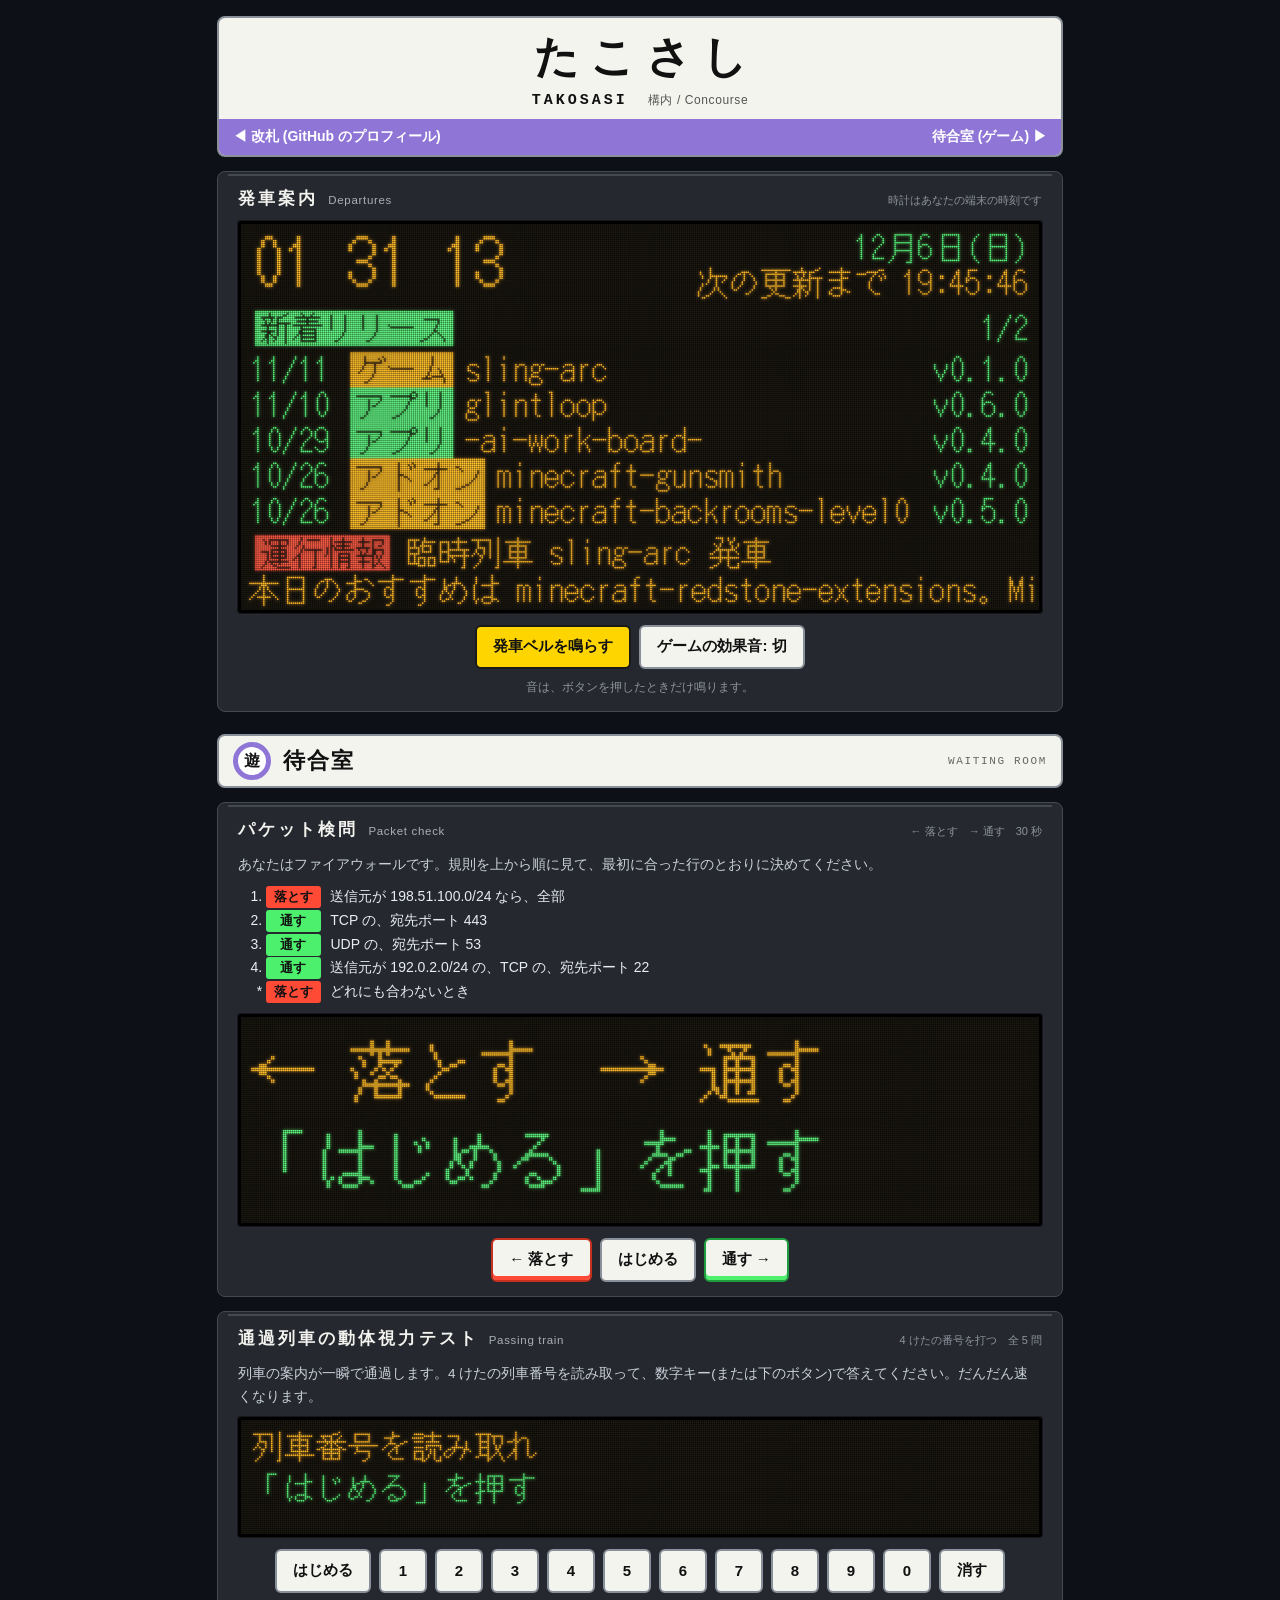
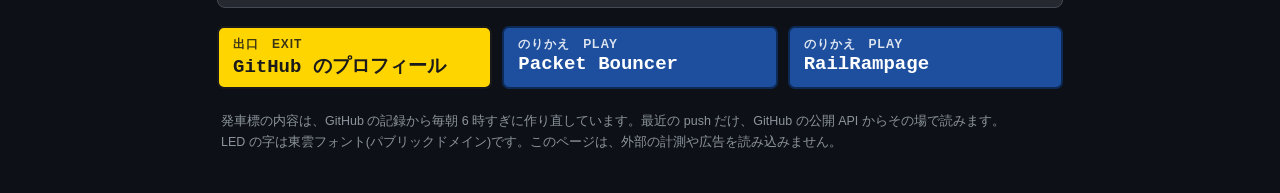
==== docs/index.html @ 97d5eecd "見た人が驚く仕掛けを 7 件足す(パタパタ式の題字・駅のジオラマ・乗客の列車・きっぷ・QR・構内のページ ほか) - ヘッダーの題字を反転フラップ式に。下の行は最新リリースや集計を順にめくる - たこ" ====
<!doctype html>
<html lang="ja">
<head>
<meta charset="utf-8">
<meta name="viewport" content="width=device-width,initial-scale=1">
<!-- The only place this page talks to, apart from itself, is the public GitHub API. -->
<meta http-equiv="Content-Security-Policy" content="default-src 'none'; script-src 'self'; style-src 'self'; img-src 'self' data:; connect-src 'self' https://api.github.com; base-uri 'none'; form-action 'none'">
<meta name="referrer" content="no-referrer">
<title>たこさし駅 構内 | takosasi-dev</title>
<meta name="description" content="takosasi-dev のプロフィールの改札の先。実時刻で動く LED の発車標、発車ベル、キーボードで遊べるミニゲーム。">
<link rel="icon" href="data:,">
<link rel="stylesheet" href="station.css">
</head>
<body>
<main>

<header class="name">
  <p class="name-ja">たこさし</p>
  <p class="name-en">TAKOSASI <span>構内 / Concourse</span></p>
  <div class="band">
    <a href="https://github.com/takosasi-dev">◀ 改札 (GitHub のプロフィール)</a>
    <a href="#games">待合室 (ゲーム) ▶</a>
  </div>
</header>

<noscript><p class="note">このページは JavaScript で動きます。JavaScript を有効にすると、発車標とゲームが出ます。</p></noscript>

<section class="case" aria-labelledby="h-board">
  <div class="strip"><h2 id="h-board">発車案内</h2><span>Departures</span><small>時計はあなたの端末の時刻です</small></div>
  <div class="led" id="main" role="img" aria-label="LED の発車標。現在時刻、新着リリース、最近の push、運行情報"></div>
  <p class="say" id="main-say" aria-live="off"></p>
  <div class="keys">
    <button type="button" id="bell">発車ベルを鳴らす</button>
    <button type="button" id="snd" aria-pressed="false">ゲームの効果音: 切</button>
    <small>音は、ボタンを押したときだけ鳴ります。</small>
  </div>
</section>

<h2 class="sec" id="games"><span>遊</span>待合室 <small>WAITING ROOM</small></h2>

<section class="case" aria-labelledby="h-pk">
  <div class="strip"><h2 id="h-pk">パケット検問</h2><span>Packet check</span><small>← 落とす　→ 通す　30 秒</small></div>
  <p class="note">あなたはファイアウォールです。規則を上から順に見て、最初に合った行のとおりに決めてください。</p>
  <ol class="rules">
    <li><b class="ng">落とす</b> 送信元が 198.51.100.0/24 なら、全部</li>
    <li><b class="ok">通す</b> TCP の、宛先ポート 443</li>
    <li><b class="ok">通す</b> UDP の、宛先ポート 53</li>
    <li><b class="ok">通す</b> 送信元が 192.0.2.0/24 の、TCP の、宛先ポート 22</li>
    <li class="rest"><b class="ng">落とす</b> どれにも合わないとき</li>
  </ol>
  <div class="led" id="pk" role="img" aria-label="パケット検問の LED 表示"></div>
  <p class="say" id="pk-say" aria-live="polite"></p>
  <div class="keys">
    <button type="button" id="pk-ng" class="ng">← 落とす</button>
    <button type="button" id="pk-start">はじめる</button>
    <button type="button" id="pk-ok" class="ok">通す →</button>
  </div>
</section>

<section class="case" aria-labelledby="h-ps">
  <div class="strip"><h2 id="h-ps">通過列車の動体視力テスト</h2><span>Passing train</span><small>4 けたの番号を打つ　全 5 問</small></div>
  <p class="note">列車の案内が一瞬で通過します。4 けたの列車番号を読み取って、数字キー(または下のボタン)で答えてください。だんだん速くなります。</p>
  <div class="led" id="ps" role="img" aria-label="動体視力テストの LED 表示"></div>
  <p class="say" id="ps-say" aria-live="polite"></p>
  <div class="keys pad" id="ps-pad">
    <button type="button" id="ps-start">はじめる</button>
  </div>
</section>

<nav class="exits" aria-label="出口">
  <a href="https://github.com/takosasi-dev"><small>出口　EXIT</small>GitHub のプロフィール</a>
  <a class="play" href="https://takosasi-dev.github.io/packet-bouncer/"><small>のりかえ　PLAY</small>Packet Bouncer</a>
  <a class="play" href="https://takosasi-dev.github.io/rail-rampage/"><small>のりかえ　PLAY</small>RailRampage</a>
</nav>

<footer>
  <p>発車標の内容は、GitHub の記録から毎朝 6 時すぎに作り直しています。最近の push だけ、GitHub の公開 API からその場で読みます。</p>
  <p>LED の字は東雲フォント(パブリックドメイン)です。このページは、外部の計測や広告を読み込みません。</p>
</footer>

</main>
<script src="font.js"></script>
<script src="led.js"></script>
<script src="station.js"></script>
</body>
</html>
---- docs/station.css ----
/* The concourse and the hidden station. Colours follow scripts/style.py: dark board casings, white printed signs. */
:root {
  --body: #25282e; --edge: #444a53; --plate: #f4f4ef; --plate-edge: #8a9099;
  --line: #8f76d6; --amber: #ffab1f; --green: #4df06c; --red: #ff4a36;
  --goth: "Yu Gothic UI", "Hiragino Sans", "Noto Sans CJK JP", Meiryo, sans-serif;
  --mono: "JetBrains Mono", "Cascadia Code", Consolas, "SFMono-Regular", Menlo, monospace;
}
* { box-sizing: border-box; }
html { background: #0d1117; color: #e6edf3; font: 15px/1.7 var(--goth); }
body { margin: 0; }
main { max-width: 878px; margin: 0 auto; padding: 16px; }
a { color: #7fb6ff; }
h2, p { margin: 0; }
:focus-visible { outline: 3px solid var(--amber); outline-offset: 2px; }

/* station name sign */
.name { background: var(--plate); color: #111; border: 2px solid var(--plate-edge); border-radius: 8px; text-align: center; overflow: hidden; }
.name-ja { font-size: 44px; font-weight: 800; letter-spacing: .25em; text-indent: .25em; line-height: 1.5; padding-top: 6px; }
.name-en { font: 700 15px/1.4 var(--mono); letter-spacing: .2em; padding-bottom: 8px; }
.name-en span { font: 12px var(--goth); letter-spacing: .05em; color: #555; margin-left: 8px; }
.band { display: flex; justify-content: space-between; gap: 8px; background: var(--line); padding: 6px 14px; }
.band a, .band span { color: #fff; font-weight: 700; font-size: 14px; text-decoration: none; }
.band a:hover { text-decoration: underline; }

/* a board casing with its printed strip */
.case { background: var(--body); border: 1px solid var(--edge); border-radius: 8px; margin: 14px 0; padding: 0 20px 14px; }
.strip { display: flex; align-items: baseline; flex-wrap: wrap; gap: 0 10px; padding: 9px 0 7px; border-top: 2px solid rgba(106, 113, 123, .45); margin: 2px -10px 0; padding-left: 10px; padding-right: 10px; }
.strip h2 { font-size: 17px; letter-spacing: .18em; color: #f2f2ee; }
.strip span { font-size: 11.5px; color: #aab0b8; letter-spacing: .06em; }
.strip small { margin-left: auto; font-size: 11px; color: #8d949d; }
.note { font-size: 13.5px; color: #c9d1d9; margin: 2px 0 8px; }

.led { position: relative; width: 100%; background: #080706; border: 3px solid #000; outline: 1px solid #15171a; border-radius: 2px; overflow: hidden; }
.led canvas { position: absolute; inset: 0; width: 100%; height: 100%; display: block; }
.led .glow { filter: blur(1.8px); opacity: .5; mix-blend-mode: screen; pointer-events: none; }

/* text for screen readers (and for checks): what the LEDs show */
.say { position: absolute; width: 1px; height: 1px; overflow: hidden; clip-path: inset(50%); white-space: nowrap; }

.keys { display: flex; flex-wrap: wrap; align-items: center; justify-content: center; gap: 8px; margin-top: 12px; }
.keys small { color: #8d949d; font-size: 12px; flex-basis: 100%; text-align: center; }
button { font: 700 15px var(--goth); color: #111; background: var(--plate); border: 2px solid var(--plate-edge); border-radius: 6px; padding: 8px 16px; min-width: 48px; min-height: 44px; cursor: pointer; }
button:hover { background: #fff; }
button:active { transform: translateY(1px); }
button.ok { border-color: #1f9d3f; box-shadow: inset 0 -4px #4df06c; }
button.ng { border-color: #c5301f; box-shadow: inset 0 -4px #ff4a36; }
button[aria-pressed="true"] { background: var(--amber); border-color: #9a6400; }
#bell { background: #ffd500; border-color: #1a1a1a; }

.rules { margin: 0 0 10px; padding-left: 2em; font-size: 14px; color: #e6edf3; }
.rules li.rest { list-style: "* "; }
.rules b { display: inline-block; min-width: 4.2em; text-align: center; border-radius: 3px; padding: 0 4px; margin-right: 6px; color: #111; font-size: 13px; }
.rules b.ok { background: var(--green); }
.rules b.ng { background: var(--red); }

/* platform sign above the games */
.sec { display: flex; align-items: center; gap: 12px; background: var(--plate); color: #111; border: 2px solid var(--plate-edge); border-radius: 8px; padding: 6px 14px; margin-top: 22px; font-size: 22px; letter-spacing: .1em; scroll-margin-top: 12px; }
.sec span { display: grid; place-items: center; width: 38px; height: 38px; border: 5px solid var(--line); border-radius: 50%; font-size: 16px; letter-spacing: 0; background: #fff; }
.sec small { font: 11px var(--mono); color: #666; letter-spacing: .15em; margin-left: auto; }

/* way out: yellow, like the exit signs of a station; blue for a transfer */
.exits { display: flex; flex-wrap: wrap; gap: 10px; margin: 18px 0; }
.exits a { flex: 1 1 240px; background: #ffd500; color: #1a1a1a; border: 2px solid #1a1a1a; border-radius: 7px; padding: 8px 14px; text-decoration: none; font: 800 19px var(--mono); }
.exits a small { display: block; font: 700 12px var(--goth); letter-spacing: .08em; opacity: .85; }
.exits a.play { background: #1d4f9e; color: #fff; border-color: #0d2a57; }
.exits a:hover { filter: brightness(1.08); }

footer { color: #8d949d; font-size: 12.5px; padding: 4px 4px 24px; }

@media (max-width: 640px) {
  main { padding: 10px; }
  .case { padding: 0 10px 12px; }
  .strip { margin: 2px -4px 0; padding-left: 4px; padding-right: 4px; }
  .strip small { margin-left: 0; flex-basis: 100%; }
  .name-ja { font-size: 34px; }
  .band a, .band span { font-size: 12px; }
  .pad button { flex: 0 0 17%; padding: 8px 0; }
  .pad #ps-start { flex-basis: 100%; }
}

/* ---- the hidden station ---- */
.kisaragi { background: #07080b; }
.kisaragi .name { background: #d9d6c8; border-color: #5d5a50; filter: saturate(.6); }
.kisaragi .band { background: #4a4560; }
.kisaragi .band span { opacity: .75; }
.kisaragi .case { background: #1a1c20; border-color: #2e3238; }
.table { width: 100%; border-collapse: collapse; background: #e9e6da; color: #222; font: 13px var(--mono); }
.table caption { caption-side: top; text-align: left; color: #aab0b8; font: 12px var(--goth); padding: 0 0 4px; }
.table th { width: 3em; background: #cfcbbb; border: 1px solid #8f8b7c; font-weight: 700; }
.table td { border: 1px solid #8f8b7c; height: 1.9em; }
.stamp { display: grid; place-items: center; width: 168px; height: 168px; margin: 18px auto 6px; border: 4px double #c5301f; border-radius: 50%; color: #c5301f; text-align: center; transform: rotate(-8deg); font-weight: 800; line-height: 1.5; }
.stamp b { display: block; font-size: 26px; letter-spacing: .15em; }
.stamp span { font: 700 12px var(--mono); }
.kisaragi .center { text-align: center; }
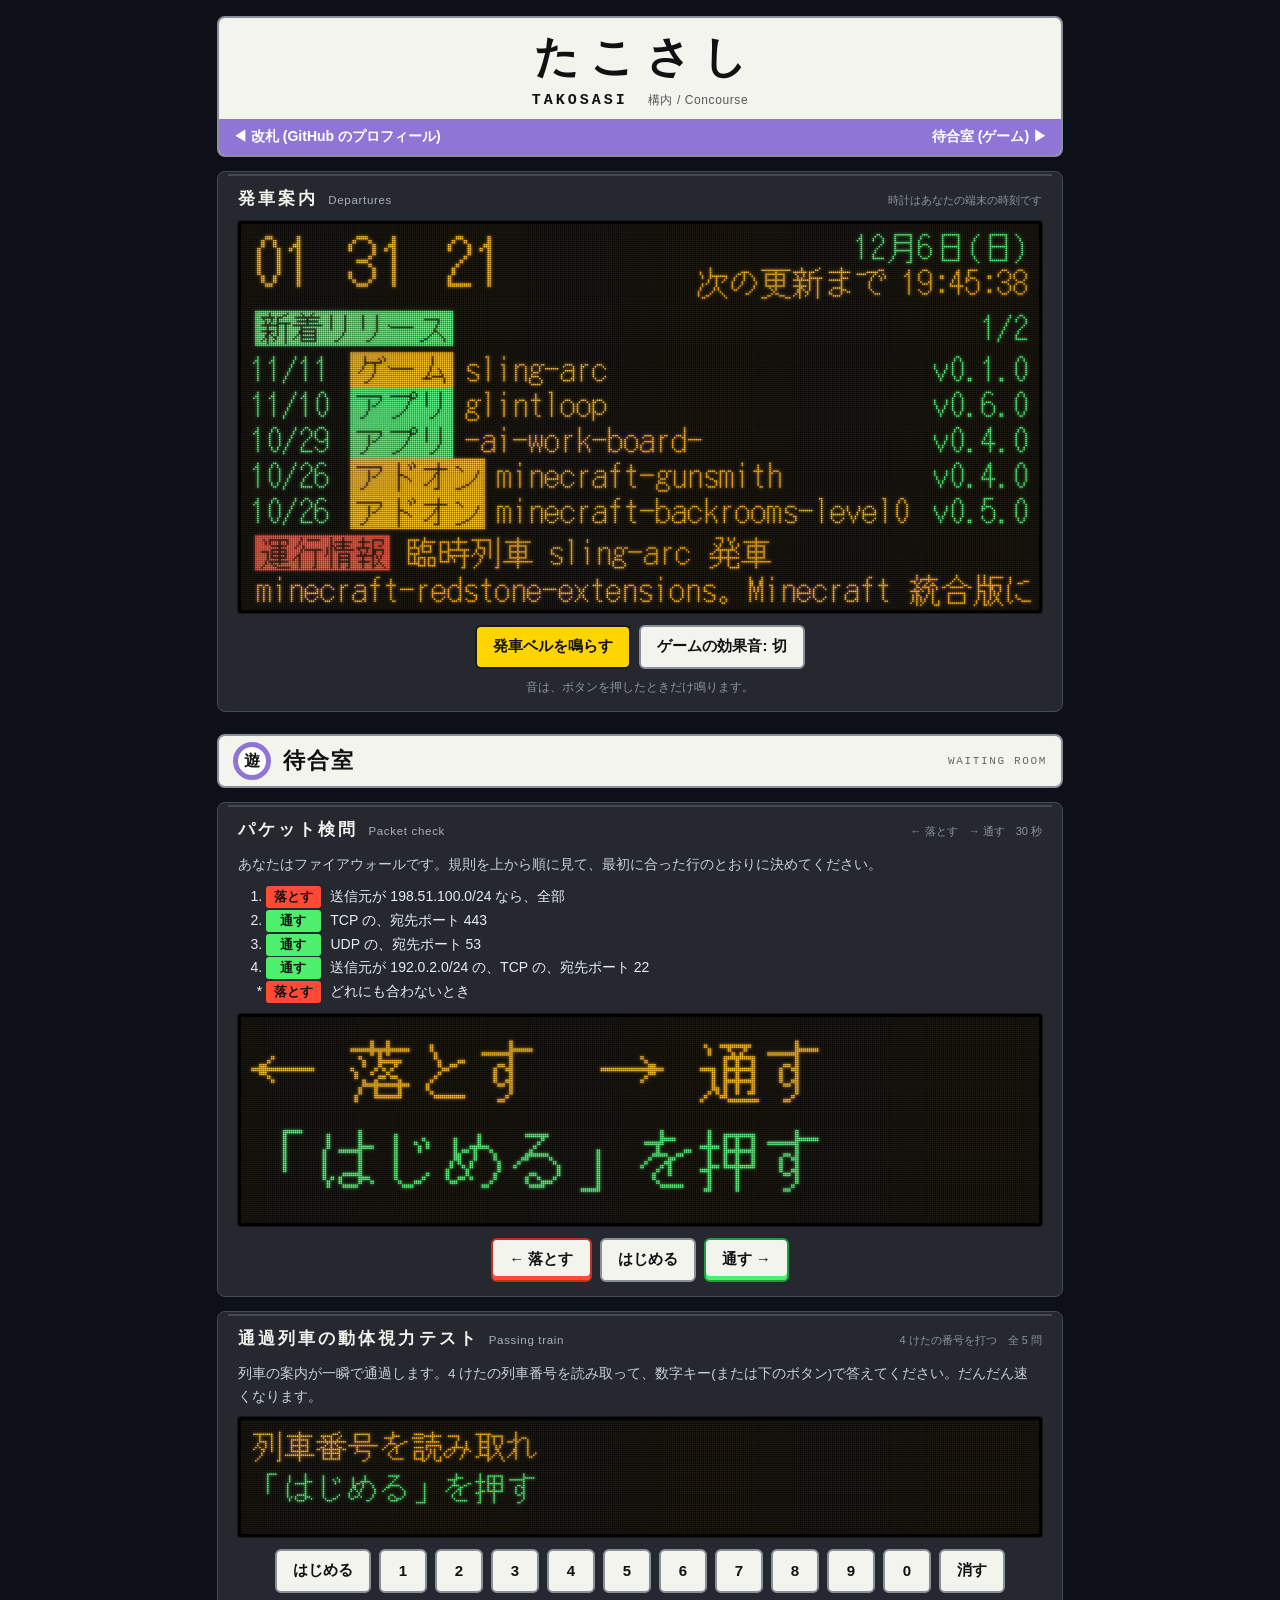
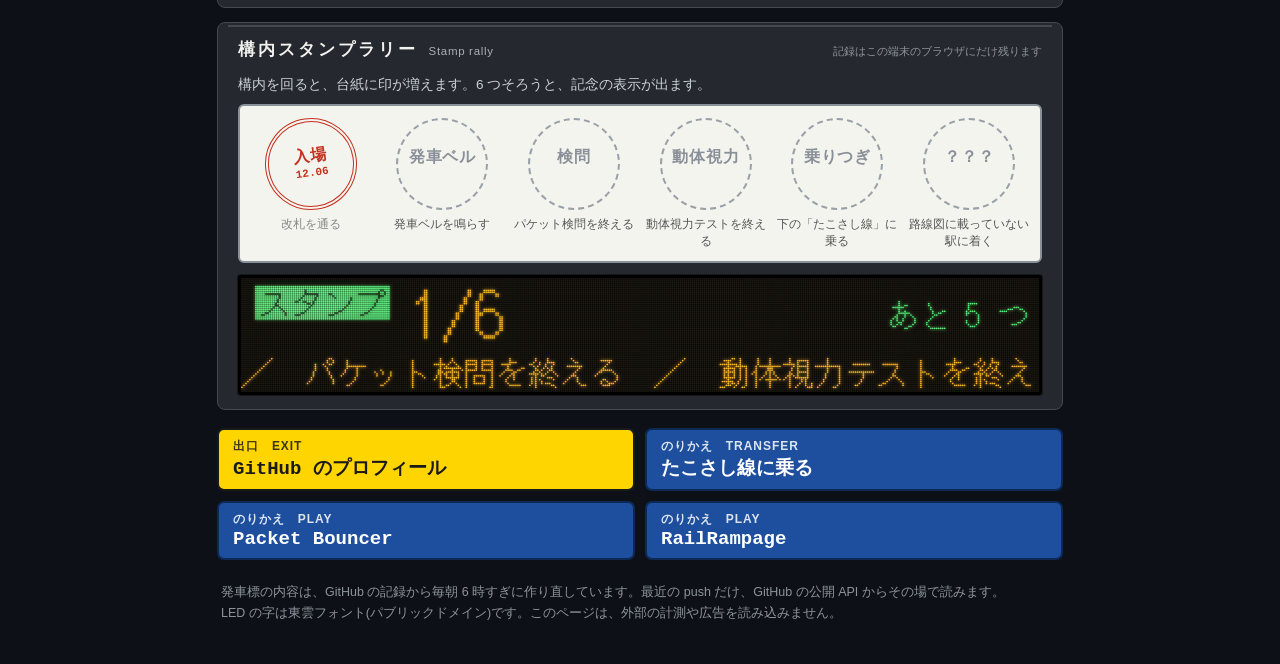
==== commit 6887b32e: "運行情報・時刻表・定期券・沿革・伝言板・天気・構内スタンプラリー・駅名標・英語版を足す - 列車運行情報: 分類(路線)ごとに CI の結果を出す (ext_status) - 時刻表: 過去 4 週" ====
--- a/docs/index.html
+++ b/docs/index.html
@@ -8,6 +8,17 @@
 <meta name="referrer" content="no-referrer">
 <title>たこさし駅 構内 | takosasi-dev</title>
 <meta name="description" content="takosasi-dev のプロフィールの改札の先。実時刻で動く LED の発車標、発車ベル、キーボードで遊べるミニゲーム。">
+<!-- What a link to this page looks like when it is pasted on X, Discord and the like. -->
+<meta property="og:type" content="website">
+<meta property="og:site_name" content="takosasi-dev">
+<meta property="og:title" content="たこさし駅 構内 | takosasi-dev">
+<meta property="og:description" content="プロフィールの改札の先にある駅。実時刻で動く LED の発車標、発車ベル、キーボードで遊べるミニゲーム、構内スタンプラリー。">
+<meta property="og:url" content="https://takosasi-dev.github.io/takosasi-dev/">
+<meta property="og:image" content="https://takosasi-dev.github.io/takosasi-dev/og.png">
+<meta property="og:image:width" content="1280">
+<meta property="og:image:height" content="640">
+<meta property="og:image:alt" content="TAKOSASI-DEV の発車標">
+<meta name="twitter:card" content="summary_large_image">
 <link rel="icon" href="data:,">
 <link rel="stylesheet" href="station.css">
 </head>
@@ -67,8 +78,24 @@
   </div>
 </section>
 
+<section class="case" aria-labelledby="h-rally">
+  <div class="strip"><h2 id="h-rally">構内スタンプラリー</h2><span>Stamp rally</span><small>記録はこの端末のブラウザにだけ残ります</small></div>
+  <p class="note">構内を回ると、台紙に印が増えます。6 つそろうと、記念の表示が出ます。</p>
+  <ol class="rally" id="rally">
+    <li data-id="gate"><span class="ink"><b>入場</b><i></i></span><small>改札を通る</small></li>
+    <li data-id="bell"><span class="ink"><b>発車ベル</b><i></i></span><small>発車ベルを鳴らす</small></li>
+    <li data-id="packet"><span class="ink"><b>検問</b><i></i></span><small>パケット検問を終える</small></li>
+    <li data-id="eyes"><span class="ink"><b>動体視力</b><i></i></span><small>動体視力テストを終える</small></li>
+    <li data-id="line"><span class="ink"><b>乗りつぎ</b><i></i></span><small>下の「たこさし線」に乗る</small></li>
+    <li data-id="kisaragi" data-name="きさらぎ"><span class="ink"><b>？？？</b><i></i></span><small>路線図に載っていない駅に着く</small></li>
+  </ol>
+  <div class="led" id="rally-led" role="img" aria-label="構内スタンプラリーの LED 表示。集めた数と、全部そろったときの記念の表示"></div>
+  <p class="say" id="rally-say" aria-live="polite"></p>
+</section>
+
 <nav class="exits" aria-label="出口">
   <a href="https://github.com/takosasi-dev"><small>出口　EXIT</small>GitHub のプロフィール</a>
+  <a class="play" id="ride" href="line/"><small>のりかえ　TRANSFER</small>たこさし線に乗る</a>
   <a class="play" href="https://takosasi-dev.github.io/packet-bouncer/"><small>のりかえ　PLAY</small>Packet Bouncer</a>
   <a class="play" href="https://takosasi-dev.github.io/rail-rampage/"><small>のりかえ　PLAY</small>RailRampage</a>
 </nav>
@@ -81,6 +108,7 @@
 </main>
 <script src="font.js"></script>
 <script src="led.js"></script>
+<script src="rally.js"></script>
 <script src="station.js"></script>
 </body>
 </html>
--- a/docs/station.css
+++ b/docs/station.css
@@ -53,6 +53,20 @@
 .rules b.ok { background: var(--green); }
 .rules b.ng { background: var(--red); }
 
+/* the stamp card of the rally: a ring of dashes until the stamp is pressed, red ink after */
+.rally { list-style: none; display: grid; grid-template-columns: repeat(6, 1fr); gap: 10px 6px; margin: 4px 0 12px; padding: 12px 8px; background: var(--plate); border: 2px solid var(--plate-edge); border-radius: 6px; color: #333; }
+.rally li { display: flex; flex-direction: column; align-items: center; gap: 6px; text-align: center; }
+.rally .ink { display: grid; place-content: center; width: 92px; height: 92px; border: 2px dashed #9aa0a8; border-radius: 50%; color: #8a9099; line-height: 1.3; }
+.rally .ink b { font-size: 16px; letter-spacing: .05em; }
+.rally .ink i { font: 700 11px var(--mono); min-height: 1.3em; }
+.rally small { font-size: 11.5px; line-height: 1.4; color: #555; }
+.rally .got .ink { border: 4px double #c5301f; color: #c5301f; transform: rotate(-8deg); }
+.rally .got:nth-child(even) .ink { transform: rotate(6deg); }
+.rally .got small { color: #888; }
+@keyframes press { from { scale: 1.5; opacity: 0; } }
+.rally .new .ink { animation: press .28s cubic-bezier(.175, .885, .32, 1.275); }
+@media (prefers-reduced-motion: reduce) { .rally .new .ink { animation: none; } }
+
 /* platform sign above the games */
 .sec { display: flex; align-items: center; gap: 12px; background: var(--plate); color: #111; border: 2px solid var(--plate-edge); border-radius: 8px; padding: 6px 14px; margin-top: 22px; font-size: 22px; letter-spacing: .1em; scroll-margin-top: 12px; }
 .sec span { display: grid; place-items: center; width: 38px; height: 38px; border: 5px solid var(--line); border-radius: 50%; font-size: 16px; letter-spacing: 0; background: #fff; }
@@ -60,7 +74,7 @@
 
 /* way out: yellow, like the exit signs of a station; blue for a transfer */
 .exits { display: flex; flex-wrap: wrap; gap: 10px; margin: 18px 0; }
-.exits a { flex: 1 1 240px; background: #ffd500; color: #1a1a1a; border: 2px solid #1a1a1a; border-radius: 7px; padding: 8px 14px; text-decoration: none; font: 800 19px var(--mono); }
+.exits a { flex: 1 1 34%; min-width: 240px; background: #ffd500; color: #1a1a1a; border: 2px solid #1a1a1a; border-radius: 7px; padding: 8px 14px; text-decoration: none; font: 800 19px var(--mono); }
 .exits a small { display: block; font: 700 12px var(--goth); letter-spacing: .08em; opacity: .85; }
 .exits a.play { background: #1d4f9e; color: #fff; border-color: #0d2a57; }
 .exits a:hover { filter: brightness(1.08); }
@@ -76,6 +90,8 @@
   .band a, .band span { font-size: 12px; }
   .pad button { flex: 0 0 17%; padding: 8px 0; }
   .pad #ps-start { flex-basis: 100%; }
+  .rally { grid-template-columns: repeat(3, 1fr); }
+  .rally .ink { width: 84px; height: 84px; }
 }
 
 /* ---- the hidden station ---- */
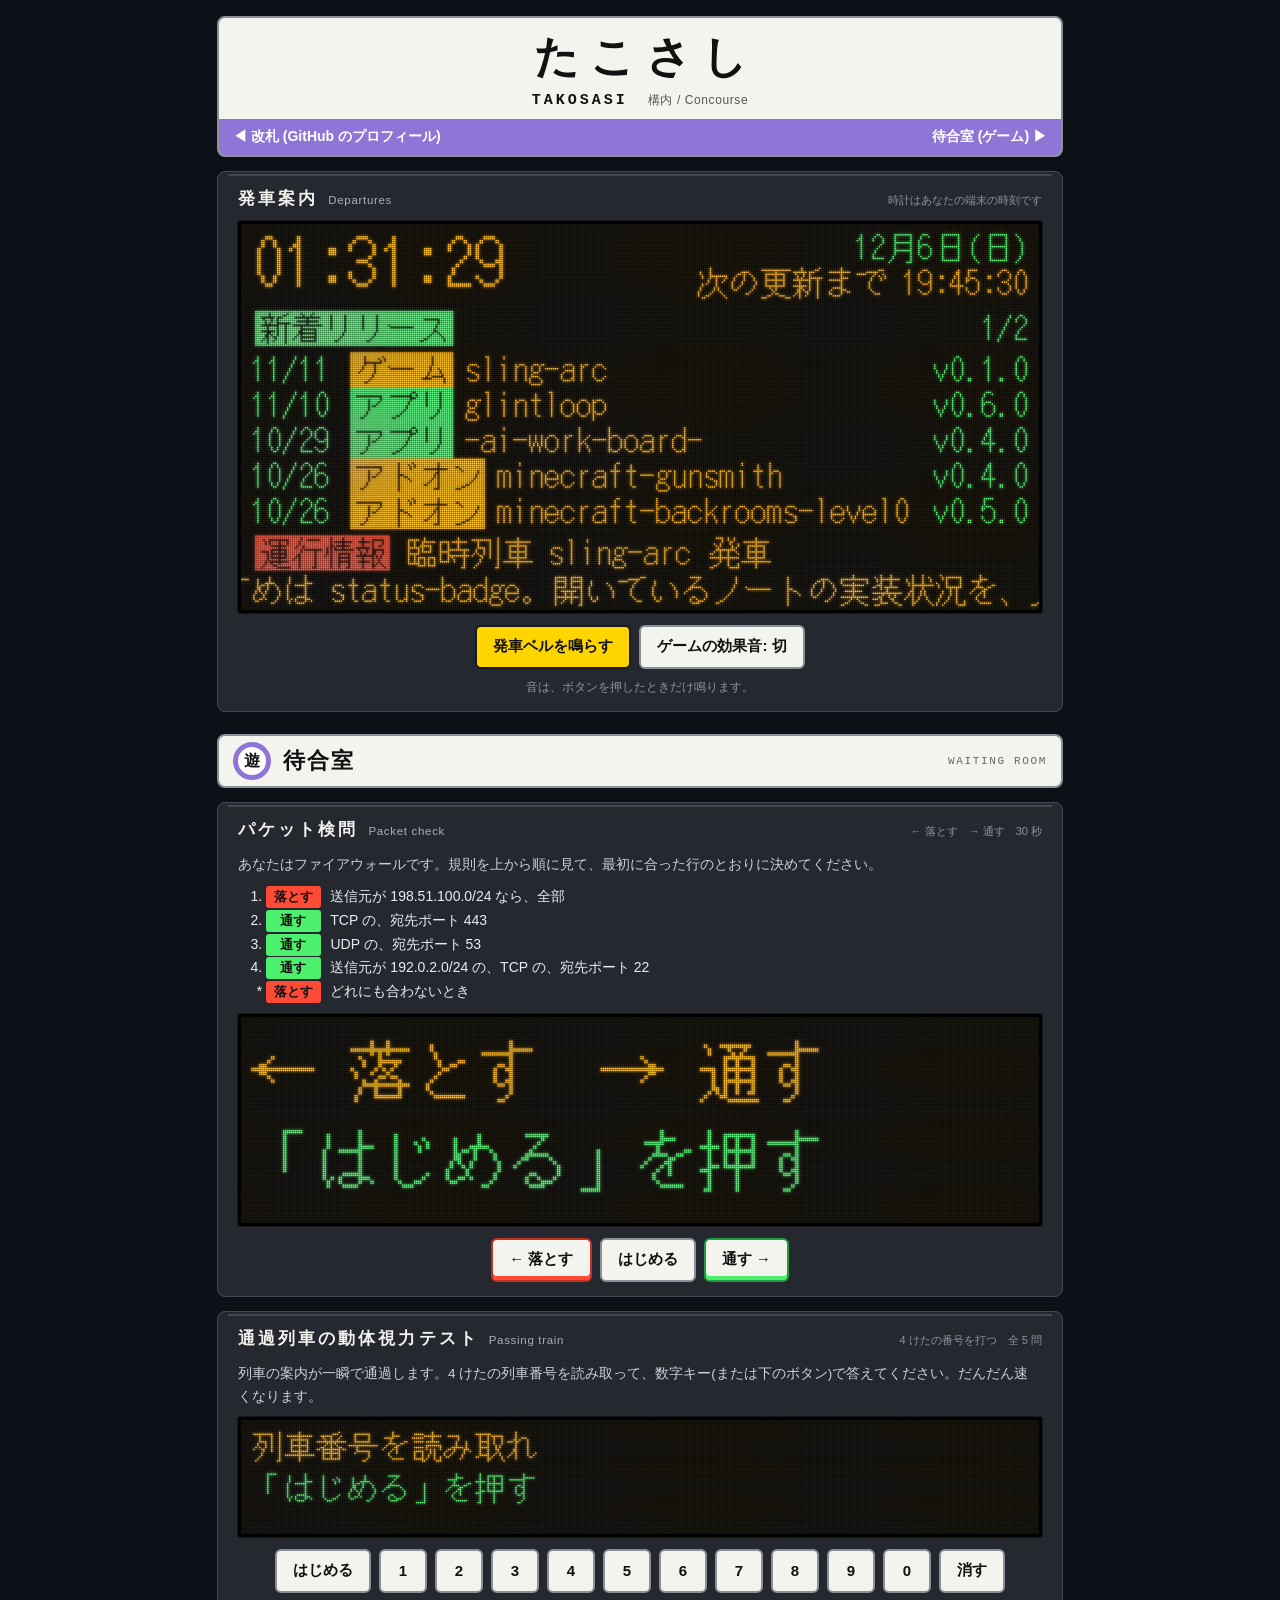
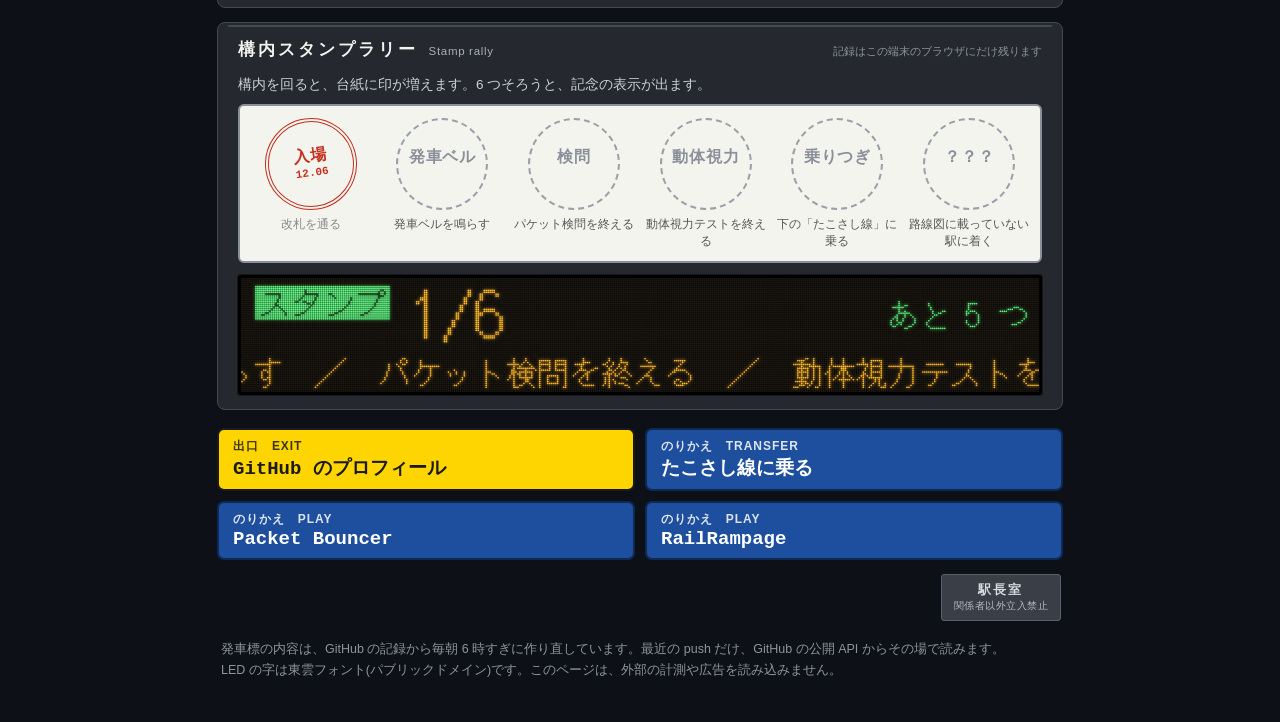
==== commit 171b6f2c: "隠し要素を足す: 通過列車・モールスの信号機・夜の人影・その日だけの異変・駅長室・隠しコマンド・404・金のきっぷ・伝言板の落書き・駅弁 Co-Authored-By: Claude <noreply" ====
--- a/docs/index.html
+++ b/docs/index.html
@@ -88,6 +88,7 @@
     <li data-id="eyes"><span class="ink"><b>動体視力</b><i></i></span><small>動体視力テストを終える</small></li>
     <li data-id="line"><span class="ink"><b>乗りつぎ</b><i></i></span><small>下の「たこさし線」に乗る</small></li>
     <li data-id="kisaragi" data-name="きさらぎ"><span class="ink"><b>？？？</b><i></i></span><small>路線図に載っていない駅に着く</small></li>
+    <li data-id="ekicho" hidden><span class="ink"><b>駅長室</b><i></i></span><small>駅長室の扉を開ける</small></li>
   </ol>
   <div class="led" id="rally-led" role="img" aria-label="構内スタンプラリーの LED 表示。集めた数と、全部そろったときの記念の表示"></div>
   <p class="say" id="rally-say" aria-live="polite"></p>
@@ -99,6 +100,8 @@
   <a class="play" href="https://takosasi-dev.github.io/packet-bouncer/"><small>のりかえ　PLAY</small>Packet Bouncer</a>
   <a class="play" href="https://takosasi-dev.github.io/rail-rampage/"><small>のりかえ　PLAY</small>RailRampage</a>
 </nav>
+
+<p class="door"><a href="ekicho/">駅長室<small>関係者以外立入禁止</small></a></p>
 
 <footer>
   <p>発車標の内容は、GitHub の記録から毎朝 6 時すぎに作り直しています。最近の push だけ、GitHub の公開 API からその場で読みます。</p>
--- a/docs/station.css
+++ b/docs/station.css
@@ -63,6 +63,8 @@
 .rally .got .ink { border: 4px double #c5301f; color: #c5301f; transform: rotate(-8deg); }
 .rally .got:nth-child(even) .ink { transform: rotate(6deg); }
 .rally .got small { color: #888; }
+.rally li[hidden] { display: none; }   /* the extra stamp: no place on the card until it is pressed */
+.rally.more { grid-template-columns: repeat(7, 1fr); }
 @keyframes press { from { scale: 1.5; opacity: 0; } }
 .rally .new .ink { animation: press .28s cubic-bezier(.175, .885, .32, 1.275); }
 @media (prefers-reduced-motion: reduce) { .rally .new .ink { animation: none; } }
@@ -79,6 +81,12 @@
 .exits a.play { background: #1d4f9e; color: #fff; border-color: #0d2a57; }
 .exits a:hover { filter: brightness(1.08); }
 
+/* a small steel plate on a door at the end of the concourse */
+.door { text-align: right; margin: -4px 2px 14px; }
+.door a { display: inline-block; background: #3a3f47; color: #d5dae0; border: 1px solid #59606b; border-radius: 3px; padding: 7px 12px; font-size: 12.5px; font-weight: 700; letter-spacing: .15em; line-height: 1.4; text-align: center; text-decoration: none; }
+.door a small { display: block; font-size: 10px; font-weight: 400; letter-spacing: .05em; color: #b4bac2; }
+.door a:hover { filter: brightness(1.15); }
+
 footer { color: #8d949d; font-size: 12.5px; padding: 4px 4px 24px; }
 
 @media (max-width: 640px) {
@@ -90,7 +98,7 @@
   .band a, .band span { font-size: 12px; }
   .pad button { flex: 0 0 17%; padding: 8px 0; }
   .pad #ps-start { flex-basis: 100%; }
-  .rally { grid-template-columns: repeat(3, 1fr); }
+  .rally, .rally.more { grid-template-columns: repeat(3, 1fr); }
   .rally .ink { width: 84px; height: 84px; }
 }
 
@@ -107,4 +115,14 @@
 .stamp { display: grid; place-items: center; width: 168px; height: 168px; margin: 18px auto 6px; border: 4px double #c5301f; border-radius: 50%; color: #c5301f; text-align: center; transform: rotate(-8deg); font-weight: 800; line-height: 1.5; }
 .stamp b { display: block; font-size: 26px; letter-spacing: .15em; }
 .stamp span { font: 700 12px var(--mono); }
-.kisaragi .center { text-align: center; }
+.center { text-align: center; }
+
+/* ---- the station master's office ---- */
+#msg { min-height: 1.7em; margin-top: 8px; color: var(--amber); }
+.keys input { font: 700 17px var(--mono); color: #111; background: #fff; border: 2px solid var(--plate-edge); border-radius: 6px; padding: 8px 12px; min-height: 44px; width: min(100%, 16em); }
+.jirei { background: #fbf8ee; color: #1a1a1a; border: 1px solid #b9b29a; outline: 3px double #b9b29a; outline-offset: -9px; max-width: 460px; margin: 8px auto 12px; padding: 30px 32px 26px; text-align: center; font-family: "Yu Mincho", "Hiragino Mincho ProN", "Noto Serif CJK JP", serif; font-size: 17px; line-height: 2; }
+.jirei h3 { margin: 0 0 10px; font-size: 26px; letter-spacing: .3em; text-indent: .3em; }
+.jirei .post { font-size: 24px; font-weight: 700; letter-spacing: .08em; }
+.jirei .day { margin-top: 14px; text-align: right; font-size: 15px; }
+.jirei .sign { display: flex; align-items: center; justify-content: flex-end; gap: 10px; font-size: 15px; }
+.seal { display: grid; place-content: center; width: 52px; height: 52px; border: 3px solid #c5301f; border-radius: 6px; color: #c5301f; font-size: 14px; font-weight: 800; line-height: 1.25; transform: rotate(-4deg); }
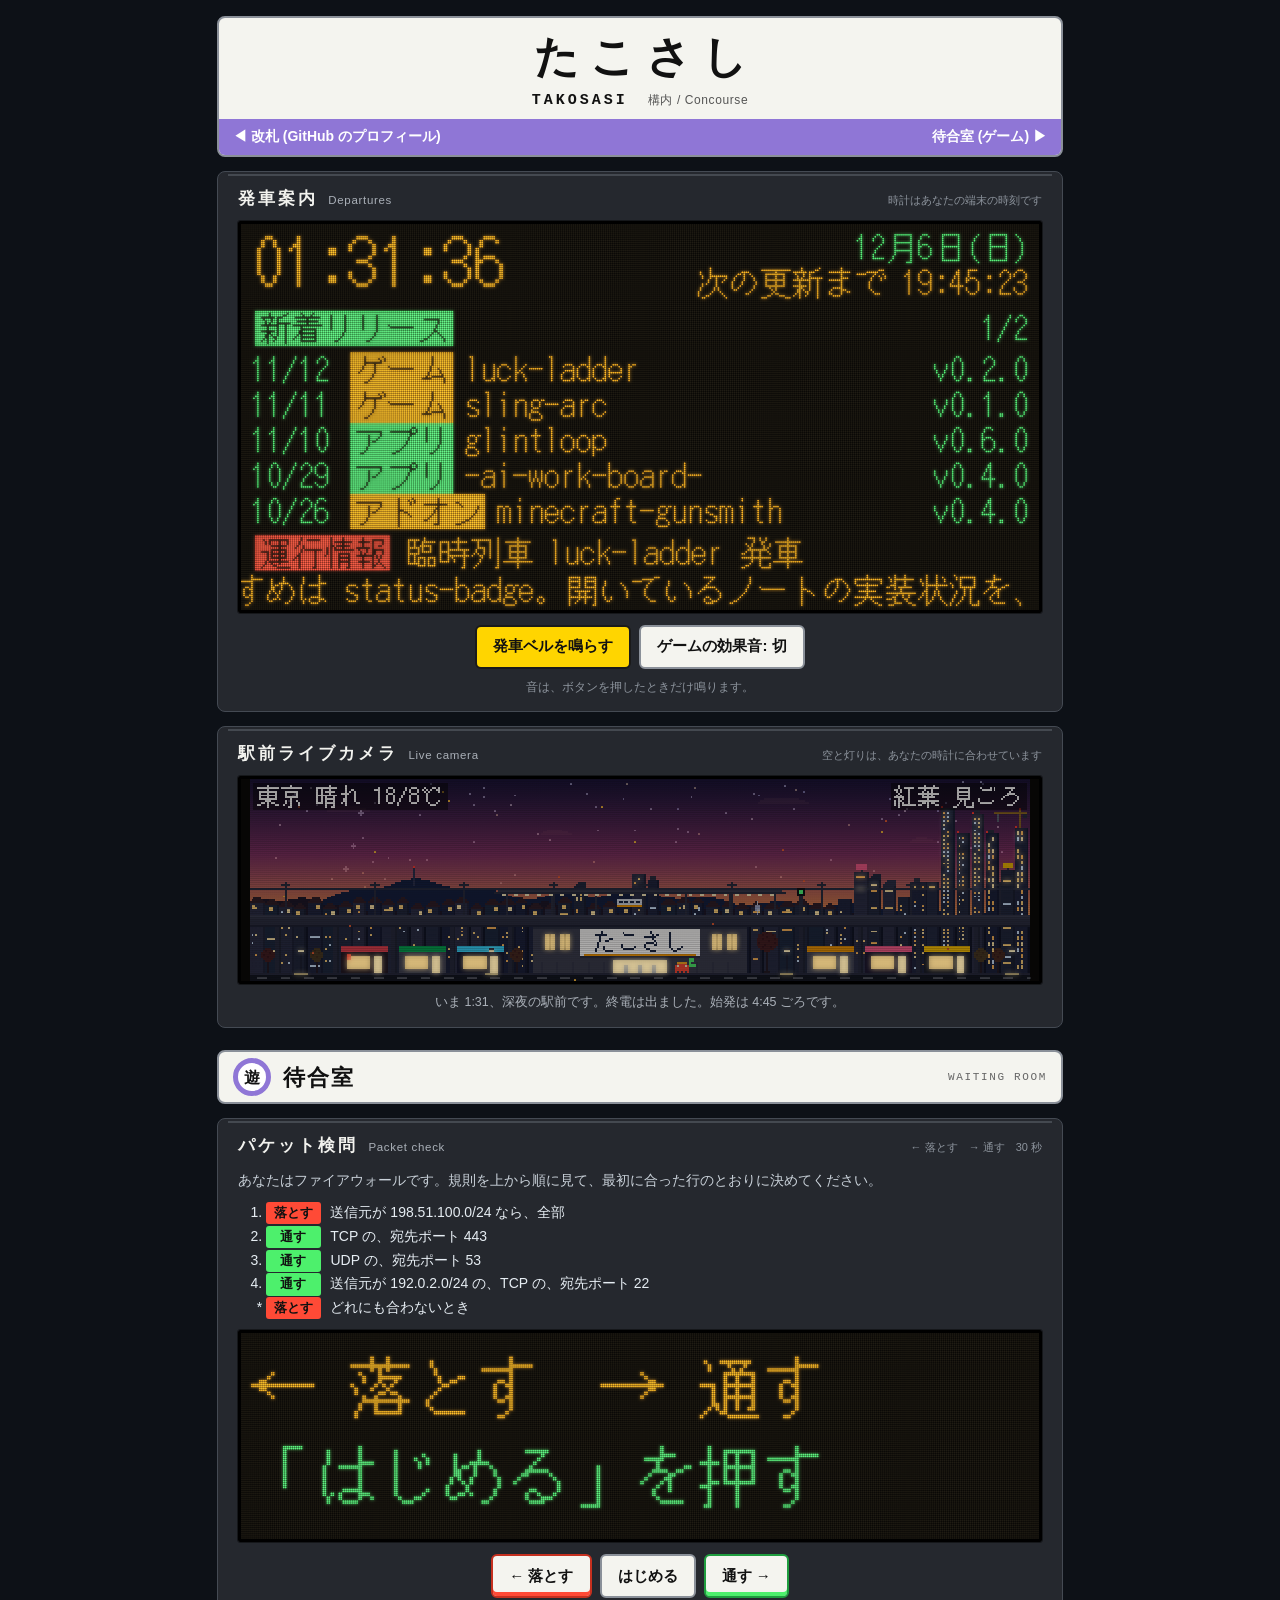
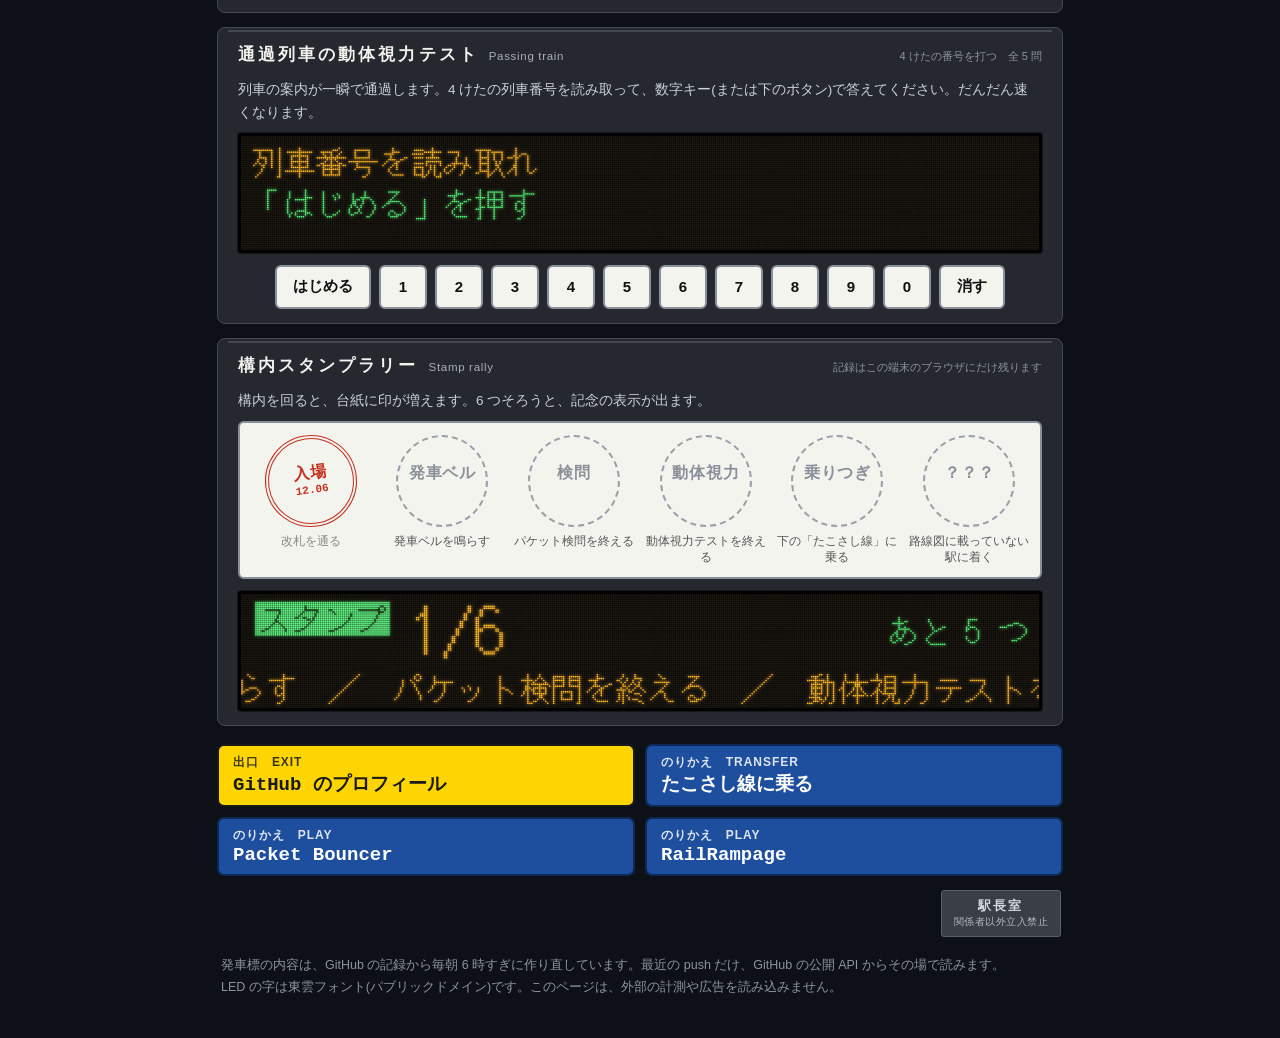
==== commit f83afe7f: "磨き上げ: 夜の駅・スマホ幅の札・ジオラマの四季と月・駅前ライブカメラ・しくみの文書・点検の直し - 白い札は、ダークテーマでは紺地に白字に変わる(SVG の中の @media。style.save(" ====
--- a/docs/index.html
+++ b/docs/index.html
@@ -4,7 +4,8 @@
 <meta charset="utf-8">
 <meta name="viewport" content="width=device-width,initial-scale=1">
 <!-- The only place this page talks to, apart from itself, is the public GitHub API. -->
-<meta http-equiv="Content-Security-Policy" content="default-src 'none'; script-src 'self'; style-src 'self'; img-src 'self' data:; connect-src 'self' https://api.github.com; base-uri 'none'; form-action 'none'">
+<!-- frame-src: the live camera is a picture of this site (live.svg) in a frame, so that live.js can set its clock. -->
+<meta http-equiv="Content-Security-Policy" content="default-src 'none'; script-src 'self'; style-src 'self'; img-src 'self' data:; connect-src 'self' https://api.github.com; frame-src 'self'; base-uri 'none'; form-action 'none'">
 <meta name="referrer" content="no-referrer">
 <title>たこさし駅 構内 | takosasi-dev</title>
 <meta name="description" content="takosasi-dev のプロフィールの改札の先。実時刻で動く LED の発車標、発車ベル、キーボードで遊べるミニゲーム。">
@@ -45,6 +46,12 @@
     <button type="button" id="snd" aria-pressed="false">ゲームの効果音: 切</button>
     <small>音は、ボタンを押したときだけ鳴ります。</small>
   </div>
+</section>
+
+<section class="case" aria-labelledby="h-cam">
+  <div class="strip"><h2 id="h-cam">駅前ライブカメラ</h2><span>Live camera</span><small>空と灯りは、あなたの時計に合わせています</small></div>
+  <div class="cam" role="group" aria-label="駅前ライブカメラの画面"><iframe id="cam" src="live.svg" title="たこさし駅前のライブカメラ" tabindex="-1"></iframe></div>
+  <p class="cam-say" id="cam-say"></p>
 </section>
 
 <h2 class="sec" id="games"><span>遊</span>待合室 <small>WAITING ROOM</small></h2>
@@ -113,5 +120,6 @@
 <script src="led.js"></script>
 <script src="rally.js"></script>
 <script src="station.js"></script>
+<script src="live.js"></script>
 </body>
 </html>
--- a/docs/station.css
+++ b/docs/station.css
@@ -33,6 +33,11 @@
 .led { position: relative; width: 100%; background: #080706; border: 3px solid #000; outline: 1px solid #15171a; border-radius: 2px; overflow: hidden; }
 .led canvas { position: absolute; inset: 0; width: 100%; height: 100%; display: block; }
 .led .glow { filter: blur(1.8px); opacity: .5; mix-blend-mode: screen; pointer-events: none; }
+
+/* the live camera: the screen of the README's diorama in a frame; live.js sets it to the visitor's clock */
+.cam { aspect-ratio: 804 / 208; background: #070605; border: 3px solid #000; outline: 1px solid #15171a; border-radius: 2px; overflow: hidden; }
+.cam iframe { display: block; width: 100%; height: 100%; border: 0; pointer-events: none; }
+.cam-say { margin-top: 8px; min-height: 1.7em; font-size: 12.5px; color: #aab0b8; text-align: center; }
 
 /* text for screen readers (and for checks): what the LEDs show */
 .say { position: absolute; width: 1px; height: 1px; overflow: hidden; clip-path: inset(50%); white-space: nowrap; }
@@ -98,6 +103,8 @@
   .band a, .band span { font-size: 12px; }
   .pad button { flex: 0 0 17%; padding: 8px 0; }
   .pad #ps-start { flex-basis: 100%; }
+  .cam { aspect-ratio: 402 / 208; overflow-x: auto; scrollbar-width: thin; }   /* twice as large; push it sideways */
+  .cam iframe { width: 200%; }
   .rally, .rally.more { grid-template-columns: repeat(3, 1fr); }
   .rally .ink { width: 84px; height: 84px; }
 }
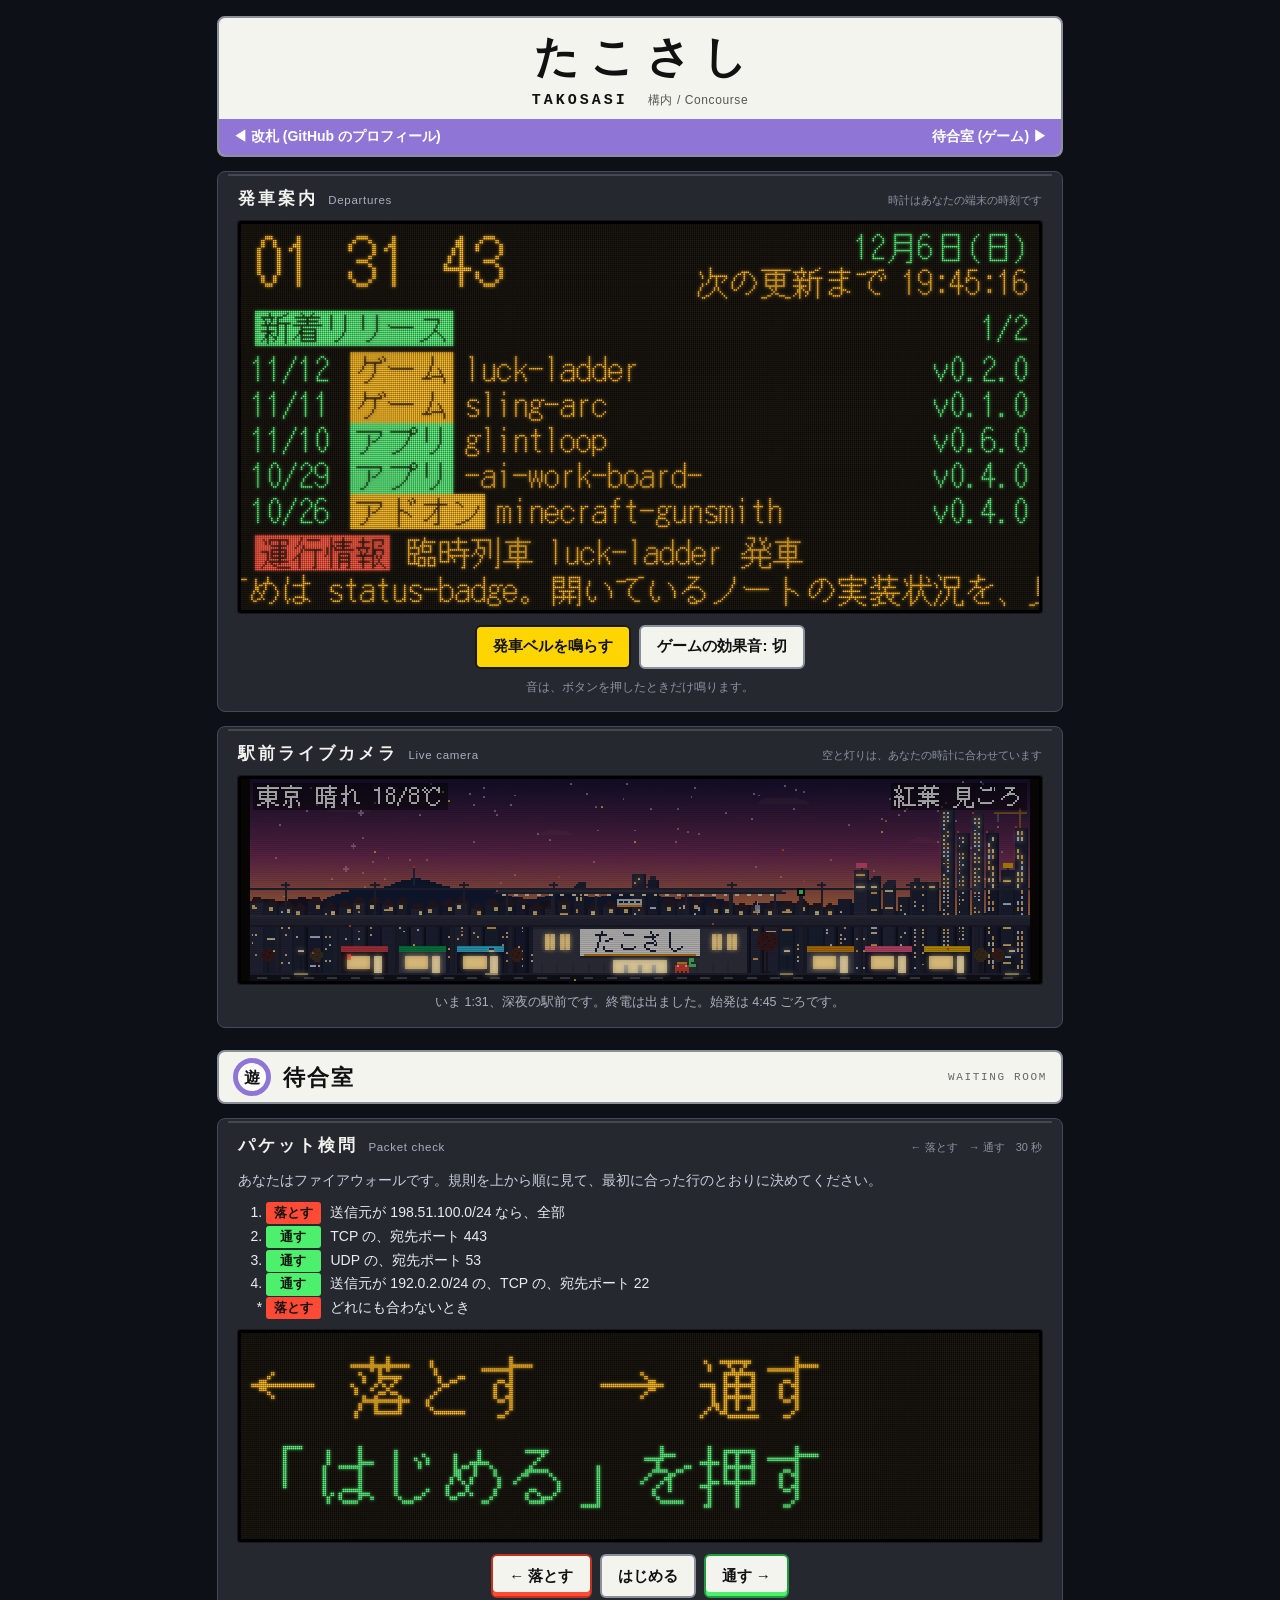
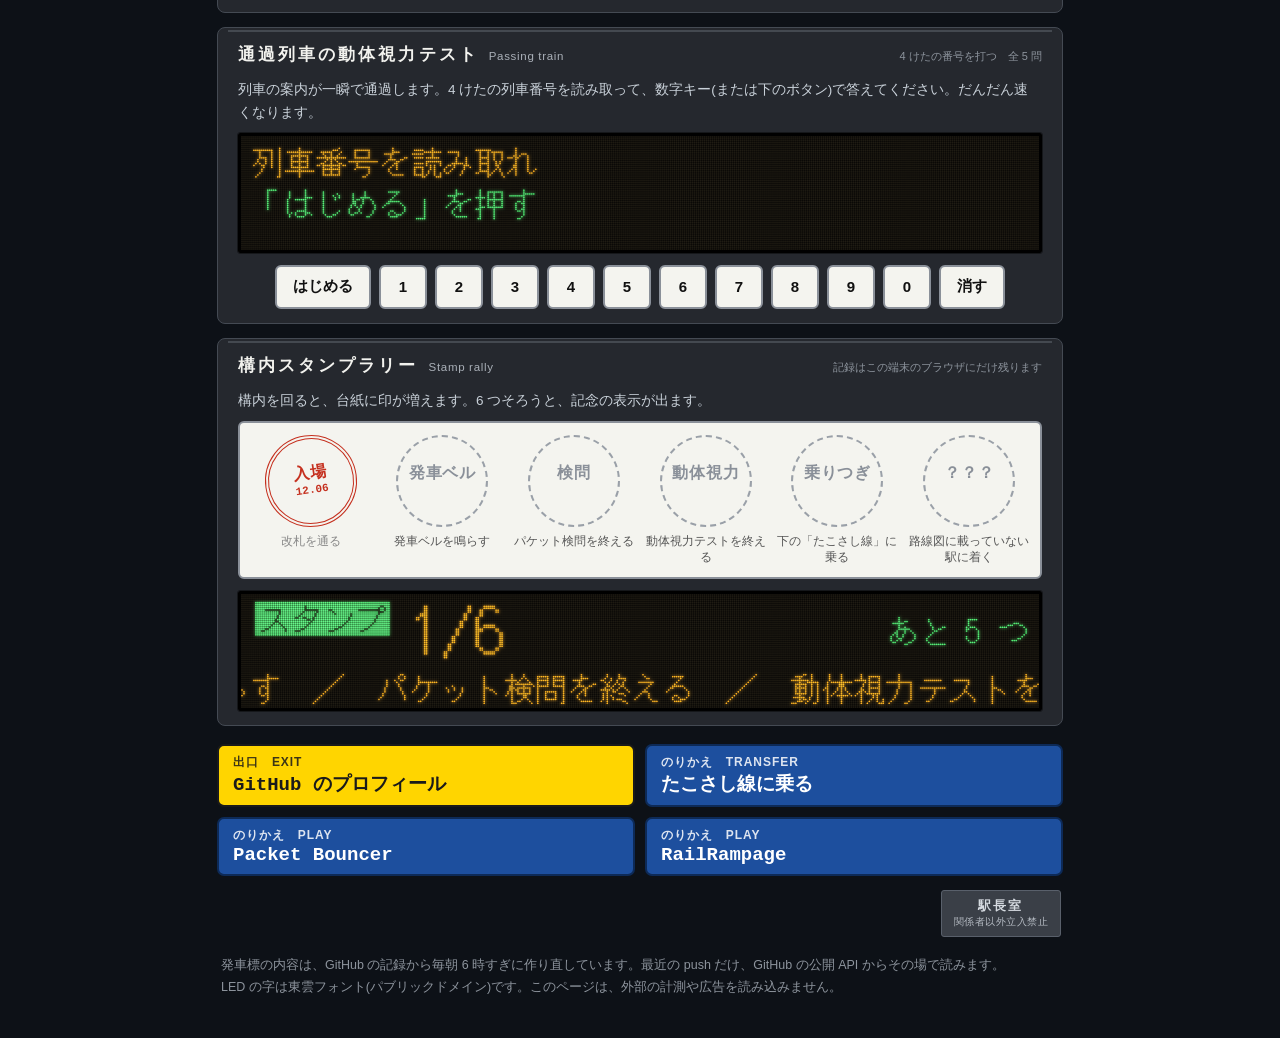
==== commit 6bb44abb: "構内のタブのアイコンを、タコの駅長にする Co-Authored-By: Claude <noreply@anthropic.com>" ====
--- a/docs/index.html
+++ b/docs/index.html
@@ -20,7 +20,7 @@
 <meta property="og:image:height" content="640">
 <meta property="og:image:alt" content="TAKOSASI-DEV の発車標">
 <meta name="twitter:card" content="summary_large_image">
-<link rel="icon" href="data:,">
+<link rel="icon" type="image/png" href="/takosasi-dev/icon.png">
 <link rel="stylesheet" href="station.css">
 </head>
 <body>
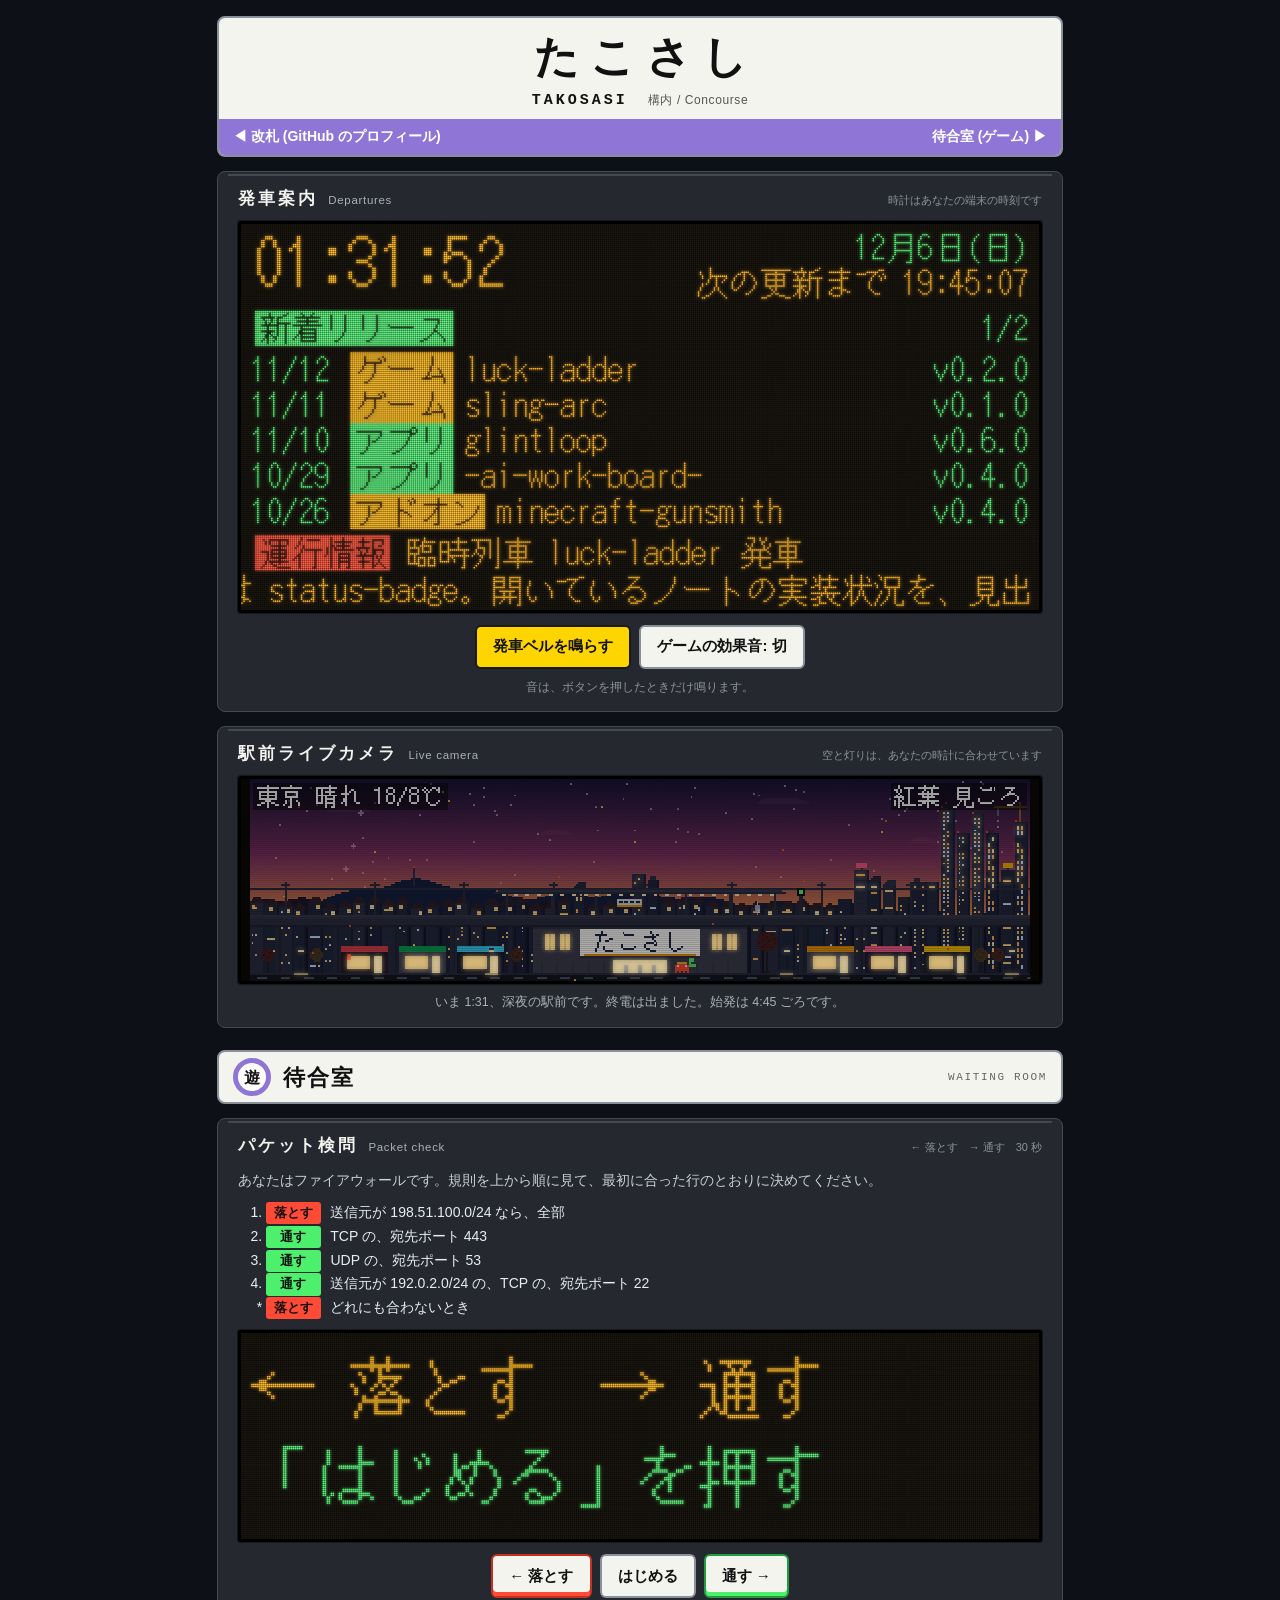
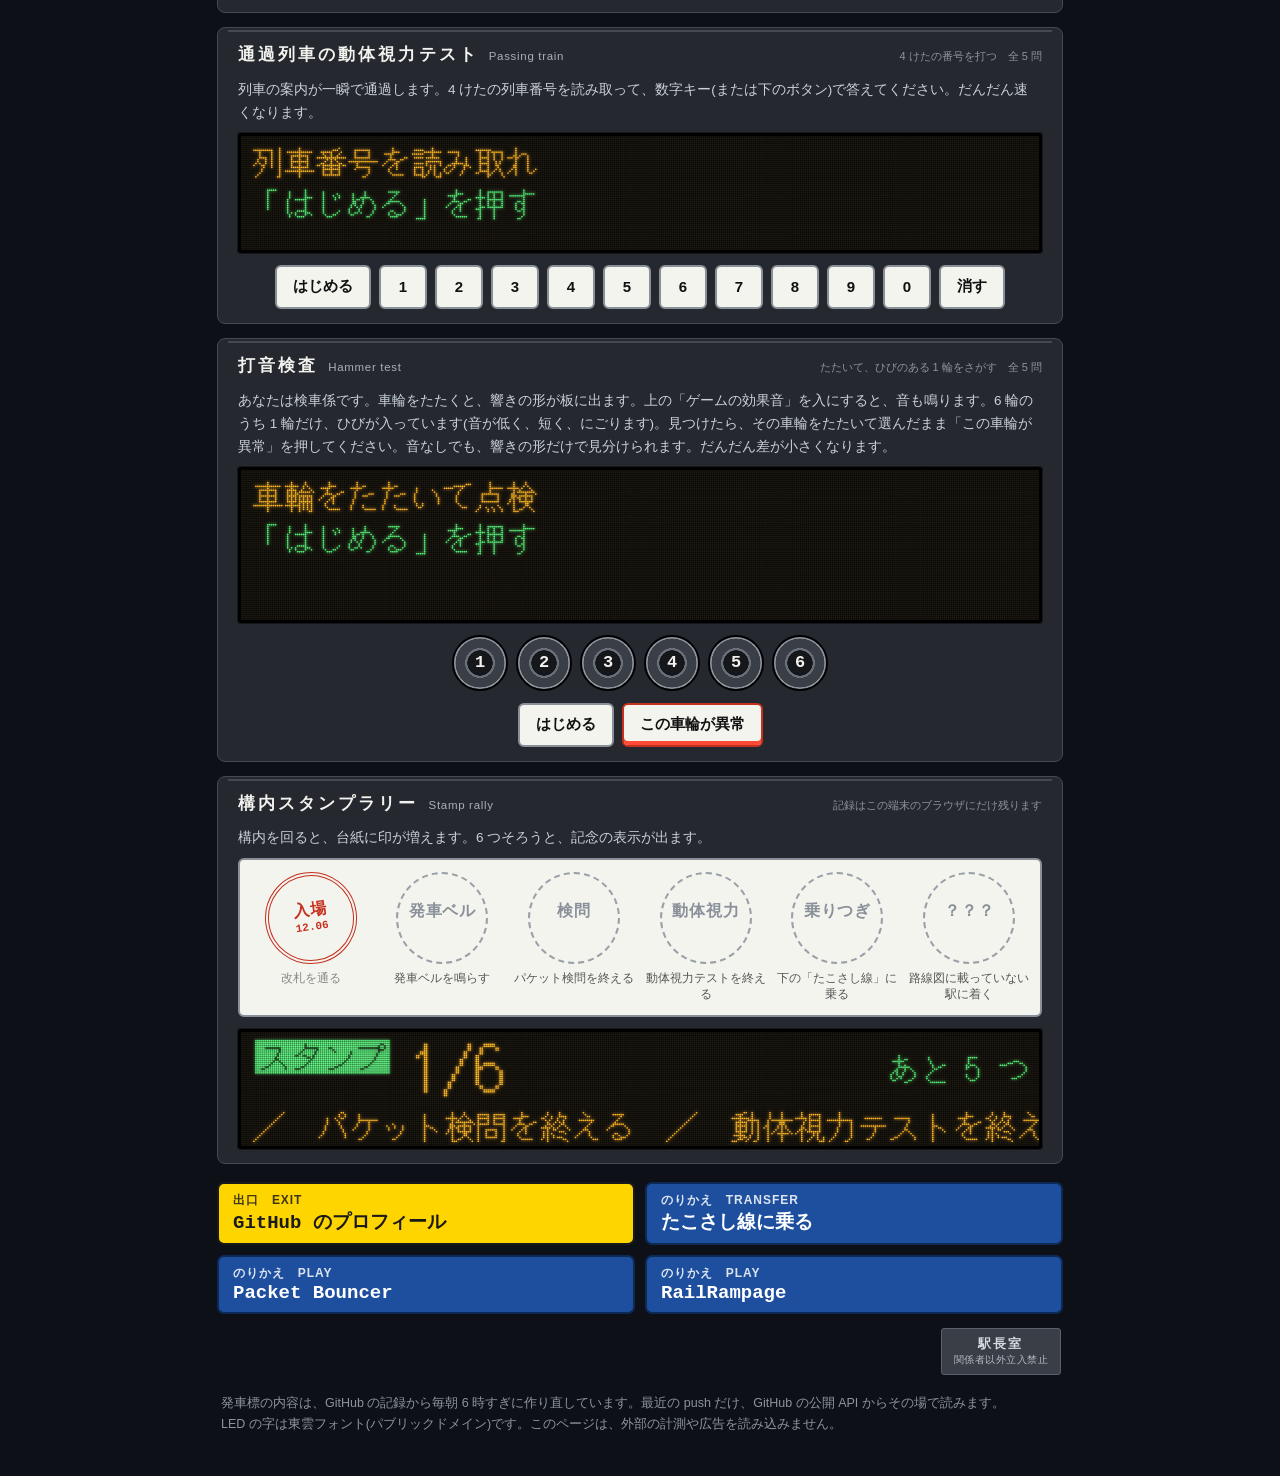
==== commit ce4a3b07: "構内に打音検査ゲームを足す(車輪をたたいて、ひびのある 1 輪をさがす。音なしでも響きの形で解ける) Co-Authored-By: Claude <noreply@anthropic.com>" ====
--- a/docs/index.html
+++ b/docs/index.html
@@ -85,6 +85,18 @@
   </div>
 </section>
 
+<section class="case" aria-labelledby="h-dn">
+  <div class="strip"><h2 id="h-dn">打音検査</h2><span>Hammer test</span><small>たたいて、ひびのある 1 輪をさがす　全 5 問</small></div>
+  <p class="note">あなたは検車係です。車輪をたたくと、響きの形が板に出ます。上の「ゲームの効果音」を入にすると、音も鳴ります。6 輪のうち 1 輪だけ、ひびが入っています(音が低く、短く、にごります)。見つけたら、その車輪をたたいて選んだまま「この車輪が異常」を押してください。音なしでも、響きの形だけで見分けられます。だんだん差が小さくなります。</p>
+  <div class="led" id="dn" role="img" aria-label="打音検査の LED 表示。たたいた車輪の響きの形"></div>
+  <p class="say" id="dn-say" aria-live="polite"></p>
+  <div class="keys wheels" id="dn-wheels" role="group" aria-label="車輪"></div>
+  <div class="keys">
+    <button type="button" id="dn-start">はじめる</button>
+    <button type="button" id="dn-report" class="ng">この車輪が異常</button>
+  </div>
+</section>
+
 <section class="case" aria-labelledby="h-rally">
   <div class="strip"><h2 id="h-rally">構内スタンプラリー</h2><span>Stamp rally</span><small>記録はこの端末のブラウザにだけ残ります</small></div>
   <p class="note">構内を回ると、台紙に印が増えます。6 つそろうと、記念の表示が出ます。</p>
@@ -120,6 +132,7 @@
 <script src="led.js"></script>
 <script src="rally.js"></script>
 <script src="station.js"></script>
+<script src="daon.js"></script>
 <script src="live.js"></script>
 </body>
 </html>
--- a/docs/station.css
+++ b/docs/station.css
@@ -58,6 +58,17 @@
 .rules b.ok { background: var(--green); }
 .rules b.ng { background: var(--red); }
 
+/* the hammer test: six wheels to tap. The one tapped last has the amber ring; after the answer the cracked one has the red ring */
+.wheels { --wheel: radial-gradient(circle, #15171a 0 34%, #6a717b 35% 40%, #3a3f47 41% 66%, #8d949d 67% 76%, #25282e 77%); gap: 8px; }
+.wheels button, .wheels button:hover, .wheels button[aria-pressed="true"] { width: 56px; height: 56px; min-width: 0; padding: 0; border: 2px solid #000; border-radius: 50%; background: var(--wheel); color: #f2f2ee; font: 700 17px var(--mono); }
+.wheels button:hover { filter: brightness(1.25); }
+.wheels button[aria-pressed="true"] { box-shadow: 0 0 0 3px var(--amber); }
+.wheels button.bad { box-shadow: 0 0 0 3px var(--red), 0 0 0 6px #080706; }
+.wheels button.bad[aria-pressed="true"] { box-shadow: 0 0 0 3px var(--red), 0 0 0 6px var(--amber); }
+@keyframes hit { 35% { transform: translateY(3px) rotate(-8deg); } }
+.wheels button.hit { animation: hit .2s; }
+@media (prefers-reduced-motion: reduce) { .wheels button.hit { animation: none; } }
+
 /* the stamp card of the rally: a ring of dashes until the stamp is pressed, red ink after */
 .rally { list-style: none; display: grid; grid-template-columns: repeat(6, 1fr); gap: 10px 6px; margin: 4px 0 12px; padding: 12px 8px; background: var(--plate); border: 2px solid var(--plate-edge); border-radius: 6px; color: #333; }
 .rally li { display: flex; flex-direction: column; align-items: center; gap: 6px; text-align: center; }
@@ -103,6 +114,8 @@
   .band a, .band span { font-size: 12px; }
   .pad button { flex: 0 0 17%; padding: 8px 0; }
   .pad #ps-start { flex-basis: 100%; }
+  .wheels { gap: 6px; }
+  .wheels button, .wheels button:hover, .wheels button[aria-pressed="true"] { width: 48px; height: 48px; }
   .cam { aspect-ratio: 402 / 208; overflow-x: auto; scrollbar-width: thin; }   /* twice as large; push it sideways */
   .cam iframe { width: 200%; }
   .rally, .rally.more { grid-template-columns: repeat(3, 1fr); }
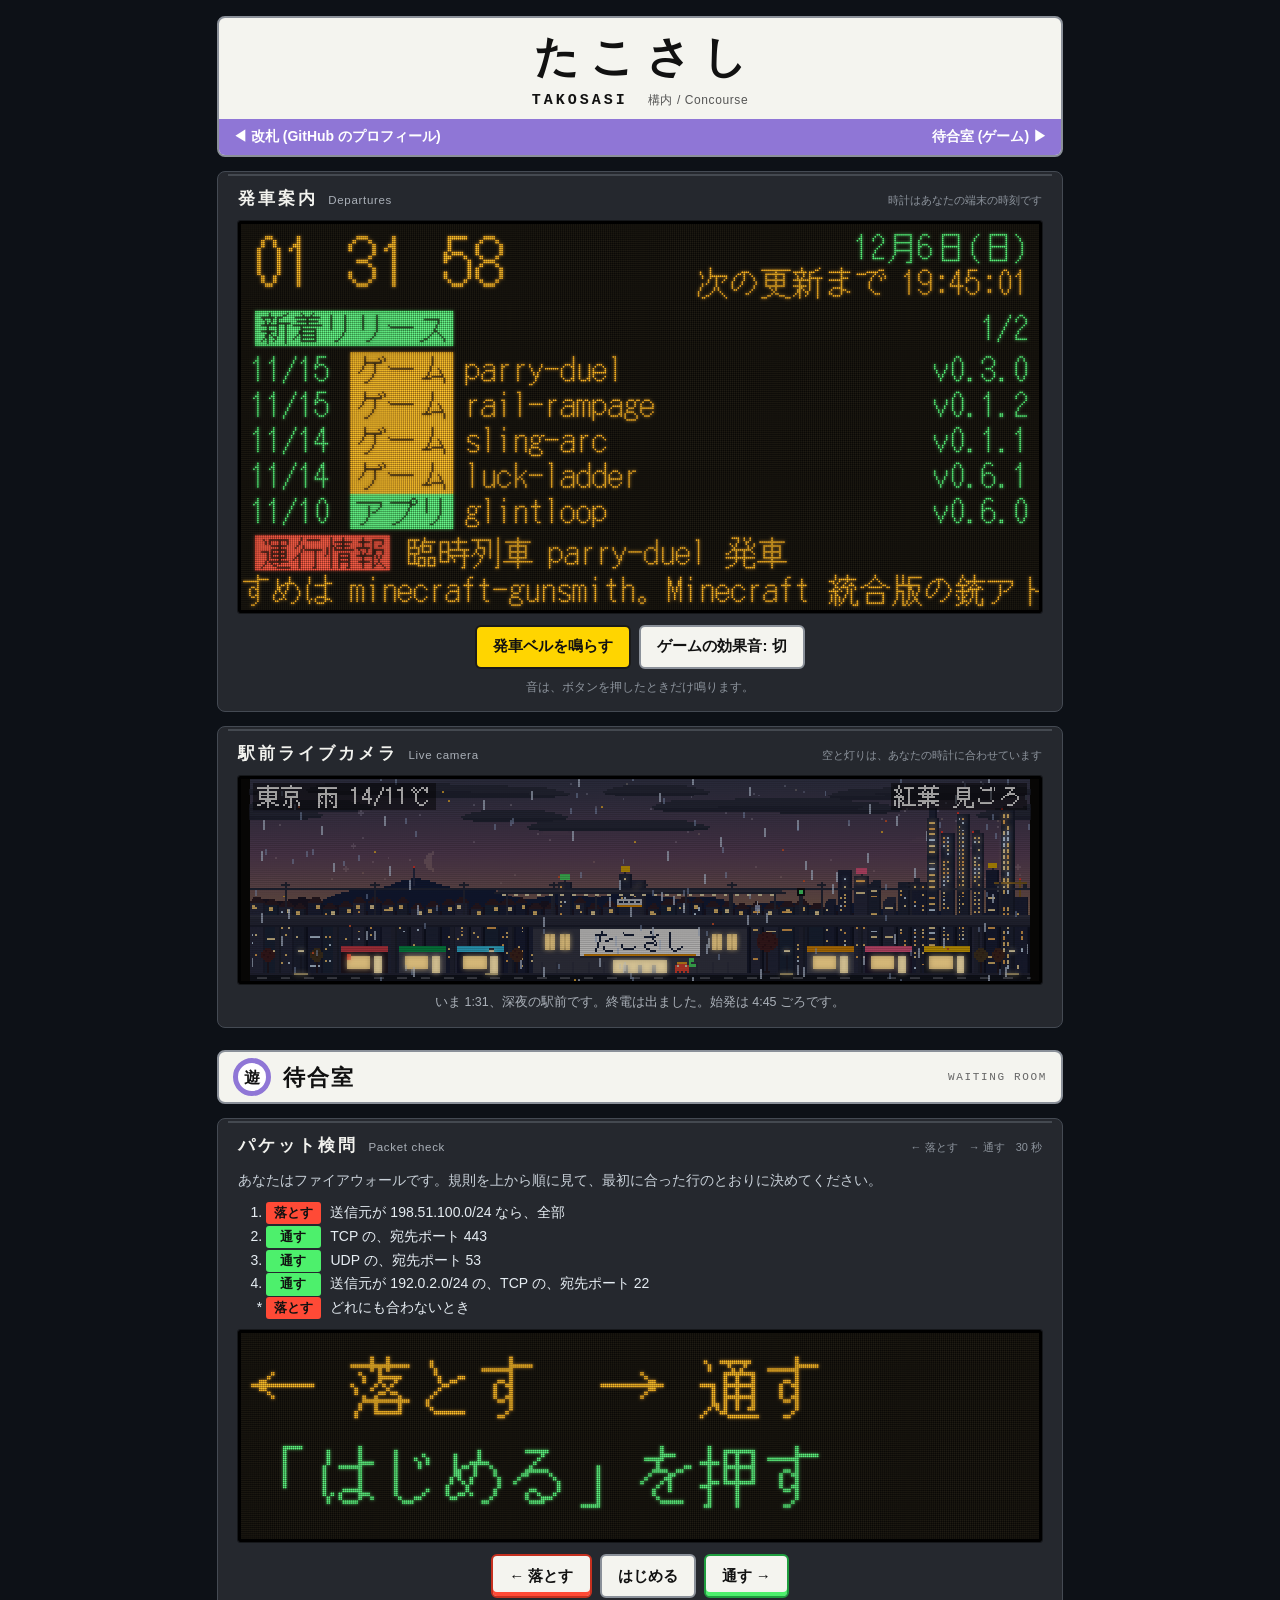
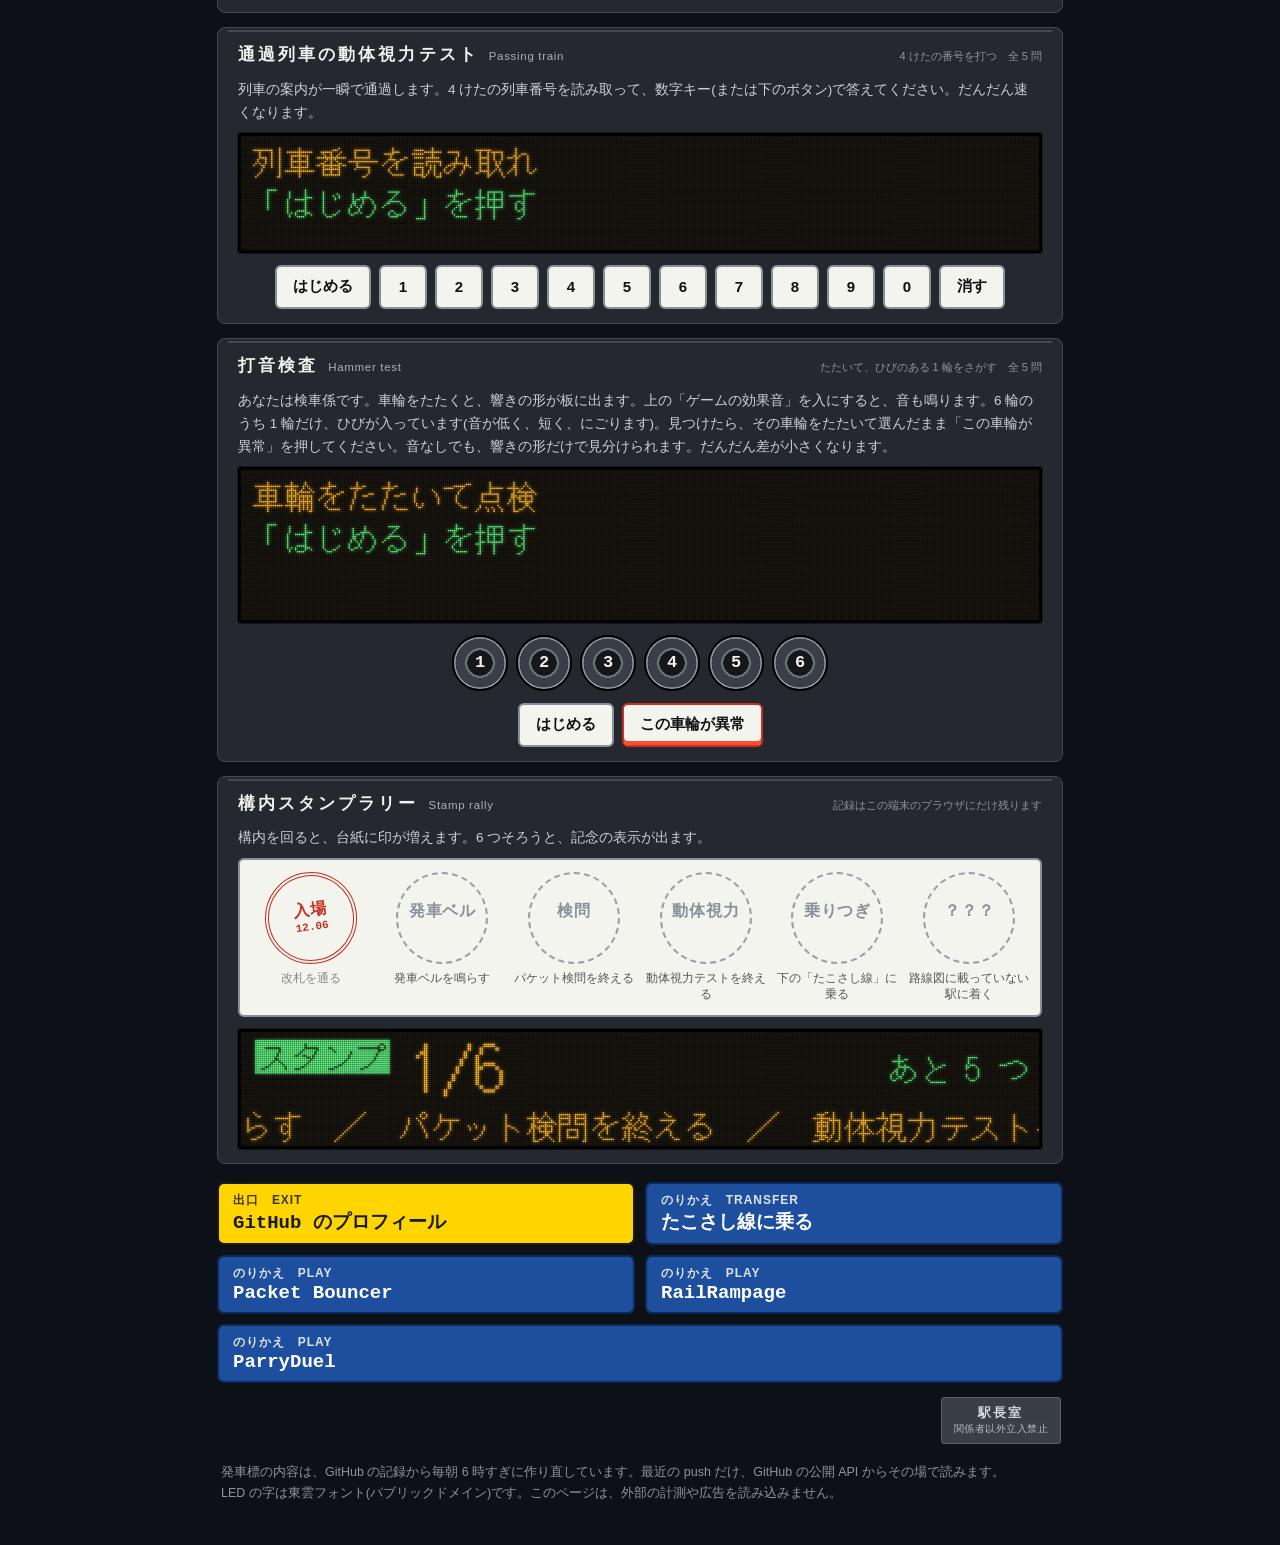
==== commit 2326cba1: "看板カードを net-diag から ParryDuel に入れ替える(画面写真 3 枚を並べたポスター)。構内の出口に ParryDuel を足す Co-Authored-By: Claude Op" ====
--- a/docs/index.html
+++ b/docs/index.html
@@ -118,6 +118,7 @@
   <a class="play" id="ride" href="line/"><small>のりかえ　TRANSFER</small>たこさし線に乗る</a>
   <a class="play" href="https://takosasi-dev.github.io/packet-bouncer/"><small>のりかえ　PLAY</small>Packet Bouncer</a>
   <a class="play" href="https://takosasi-dev.github.io/rail-rampage/"><small>のりかえ　PLAY</small>RailRampage</a>
+  <a class="play" href="https://takosasi-dev.github.io/parry-duel/"><small>のりかえ　PLAY</small>ParryDuel</a>
 </nav>
 
 <p class="door"><a href="ekicho/">駅長室<small>関係者以外立入禁止</small></a></p>
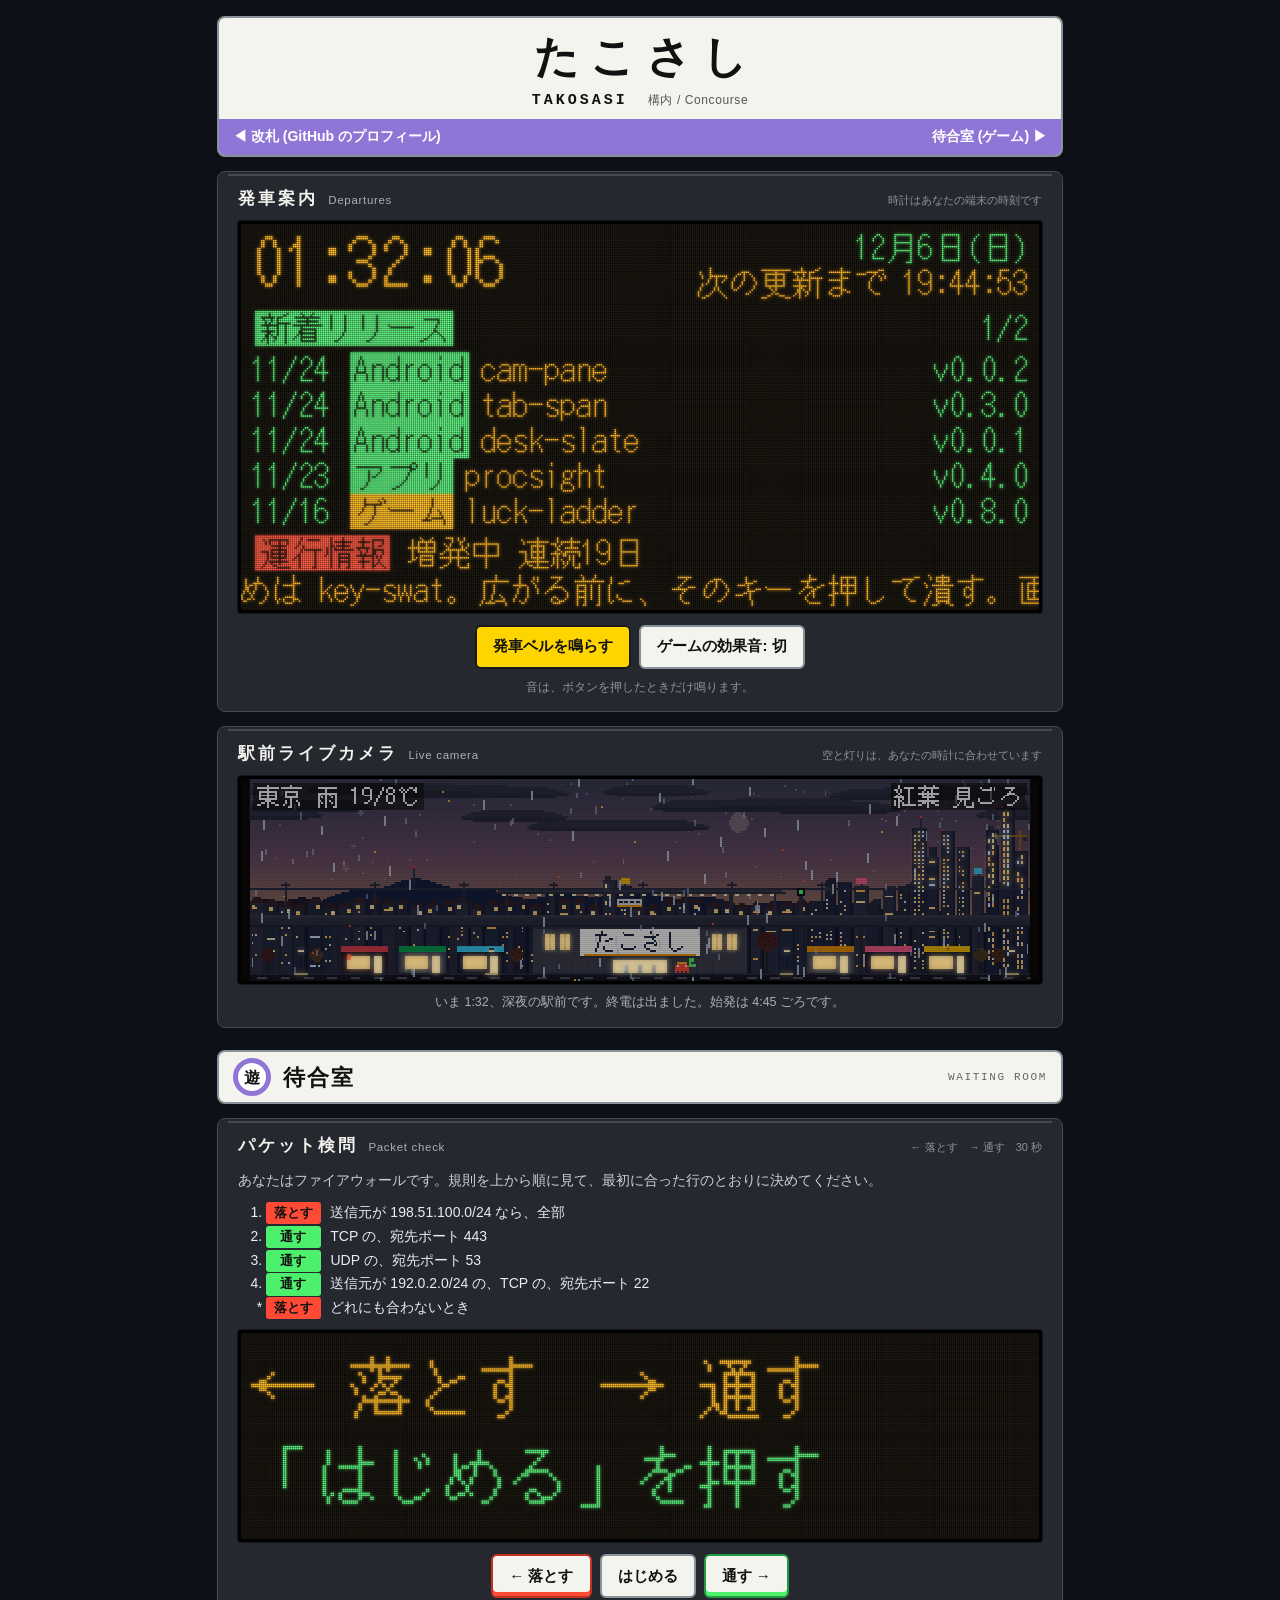
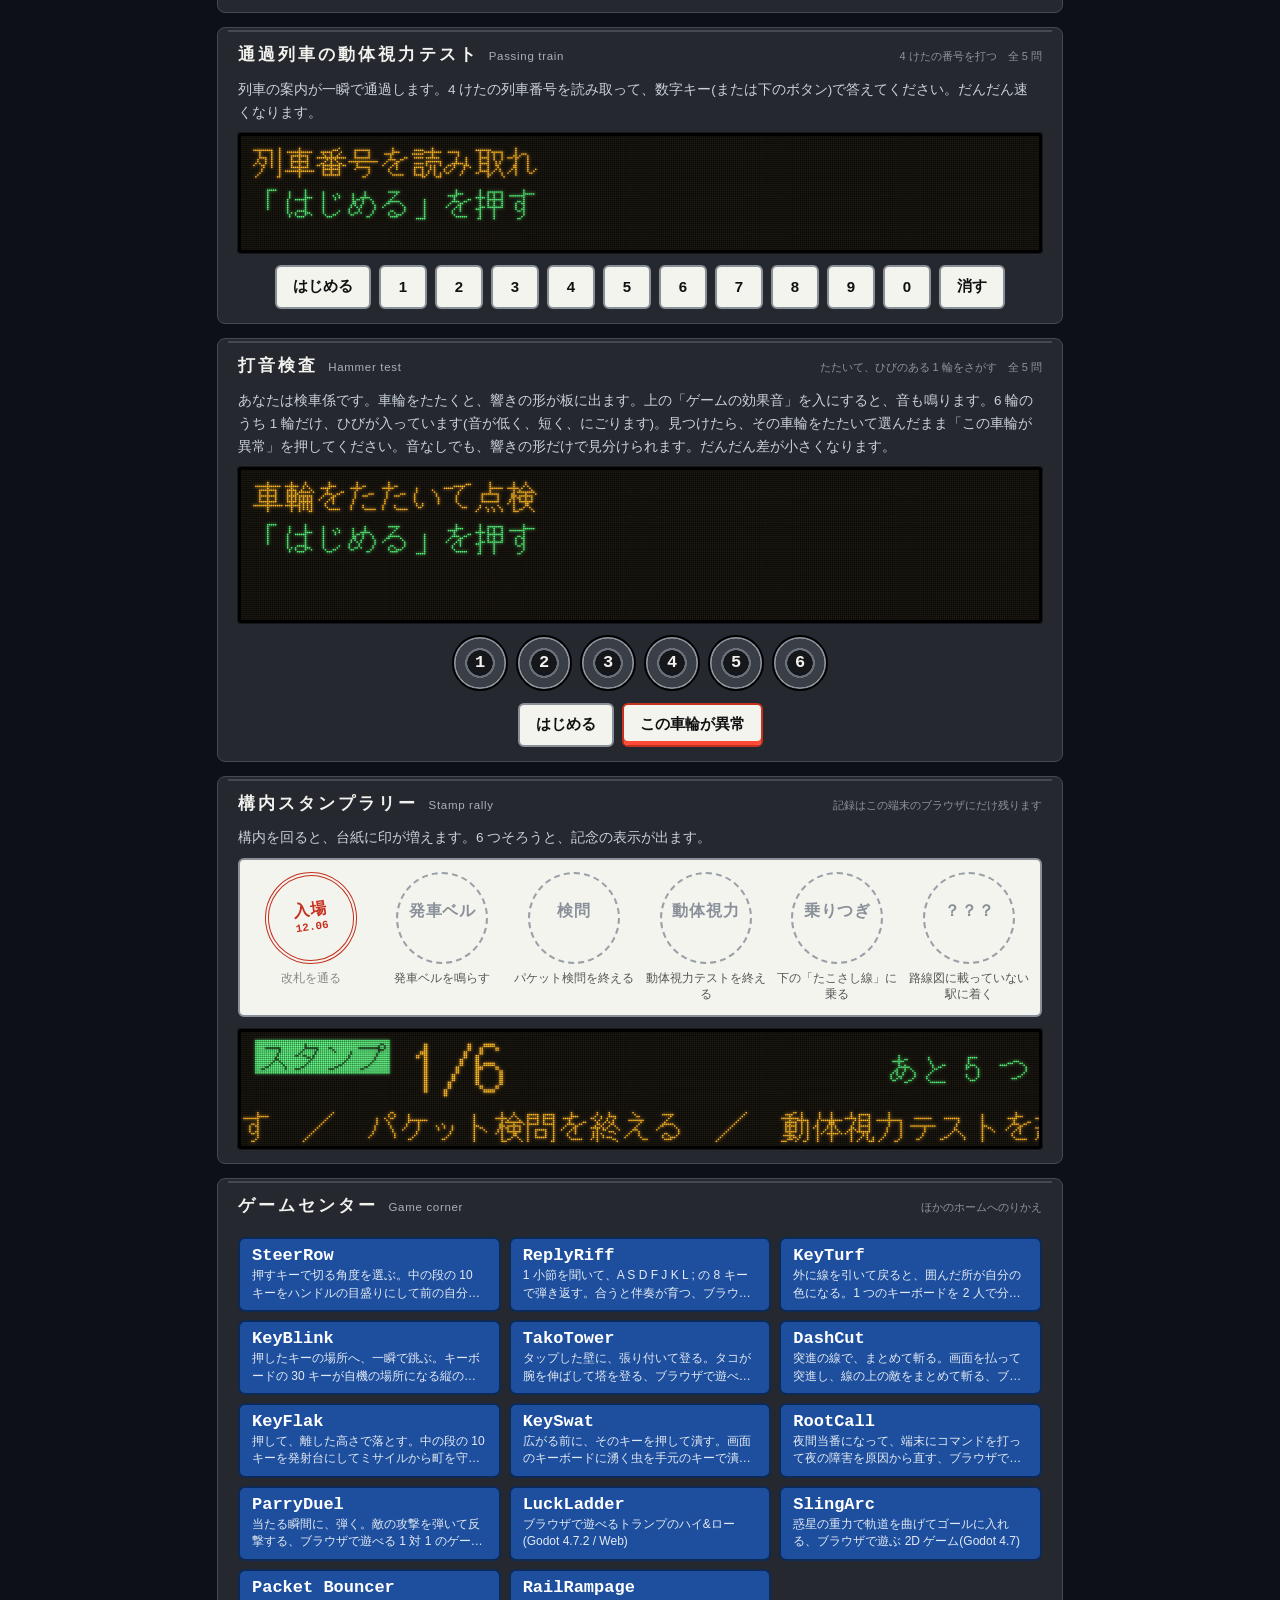
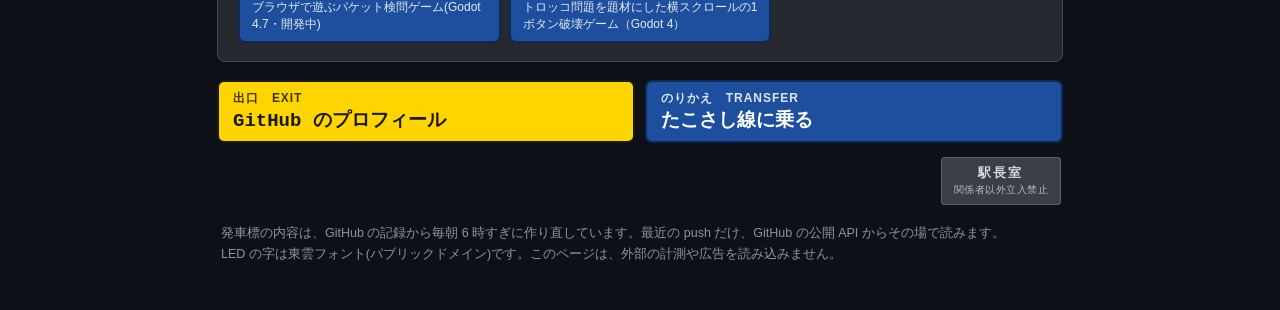
==== commit 9e85a699: "11 月後半の新作を反映: Android の系統を新設・構内にゲームセンター・看板の PadLab を ProcSight に - Android の系統(N・桃色)を足す。topics の and" ====
--- a/docs/index.html
+++ b/docs/index.html
@@ -113,12 +113,15 @@
   <p class="say" id="rally-say" aria-live="polite"></p>
 </section>
 
+<section class="case" aria-labelledby="h-arcade">
+  <div class="strip"><h2 id="h-arcade">ゲームセンター</h2><span>Game corner</span><small>ほかのホームへのりかえ</small></div>
+  <p class="say" id="arcade-say">ゲームの一覧を読み込んでいます。</p>
+  <ul class="arcade" id="arcade"></ul>
+</section>
+
 <nav class="exits" aria-label="出口">
   <a href="https://github.com/takosasi-dev"><small>出口　EXIT</small>GitHub のプロフィール</a>
   <a class="play" id="ride" href="line/"><small>のりかえ　TRANSFER</small>たこさし線に乗る</a>
-  <a class="play" href="https://takosasi-dev.github.io/packet-bouncer/"><small>のりかえ　PLAY</small>Packet Bouncer</a>
-  <a class="play" href="https://takosasi-dev.github.io/rail-rampage/"><small>のりかえ　PLAY</small>RailRampage</a>
-  <a class="play" href="https://takosasi-dev.github.io/parry-duel/"><small>のりかえ　PLAY</small>ParryDuel</a>
 </nav>
 
 <p class="door"><a href="ekicho/">駅長室<small>関係者以外立入禁止</small></a></p>
--- a/docs/station.css
+++ b/docs/station.css
@@ -90,6 +90,13 @@
 .sec span { display: grid; place-items: center; width: 38px; height: 38px; border: 5px solid var(--line); border-radius: 50%; font-size: 16px; letter-spacing: 0; background: #fff; }
 .sec small { font: 11px var(--mono); color: #666; letter-spacing: .15em; margin-left: auto; }
 
+/* the game corner: small blue transfer signs, one per game */
+.arcade { display: grid; grid-template-columns: repeat(auto-fill, minmax(230px, 1fr)); gap: 8px; list-style: none; margin: 10px 0 4px; padding: 0; }
+.arcade a { display: block; height: 100%; box-sizing: border-box; background: #1d4f9e; color: #fff; border: 2px solid #0d2a57; border-radius: 7px; padding: 7px 12px 8px; text-decoration: none; }
+.arcade a:hover { filter: brightness(1.12); }
+.arcade b { display: block; font: 800 17px var(--mono); }
+.arcade small { display: -webkit-box; -webkit-line-clamp: 2; -webkit-box-orient: vertical; overflow: hidden; margin-top: 2px; font: 12px/1.45 var(--goth); opacity: .88; }
+
 /* way out: yellow, like the exit signs of a station; blue for a transfer */
 .exits { display: flex; flex-wrap: wrap; gap: 10px; margin: 18px 0; }
 .exits a { flex: 1 1 34%; min-width: 240px; background: #ffd500; color: #1a1a1a; border: 2px solid #1a1a1a; border-radius: 7px; padding: 8px 14px; text-decoration: none; font: 800 19px var(--mono); }
